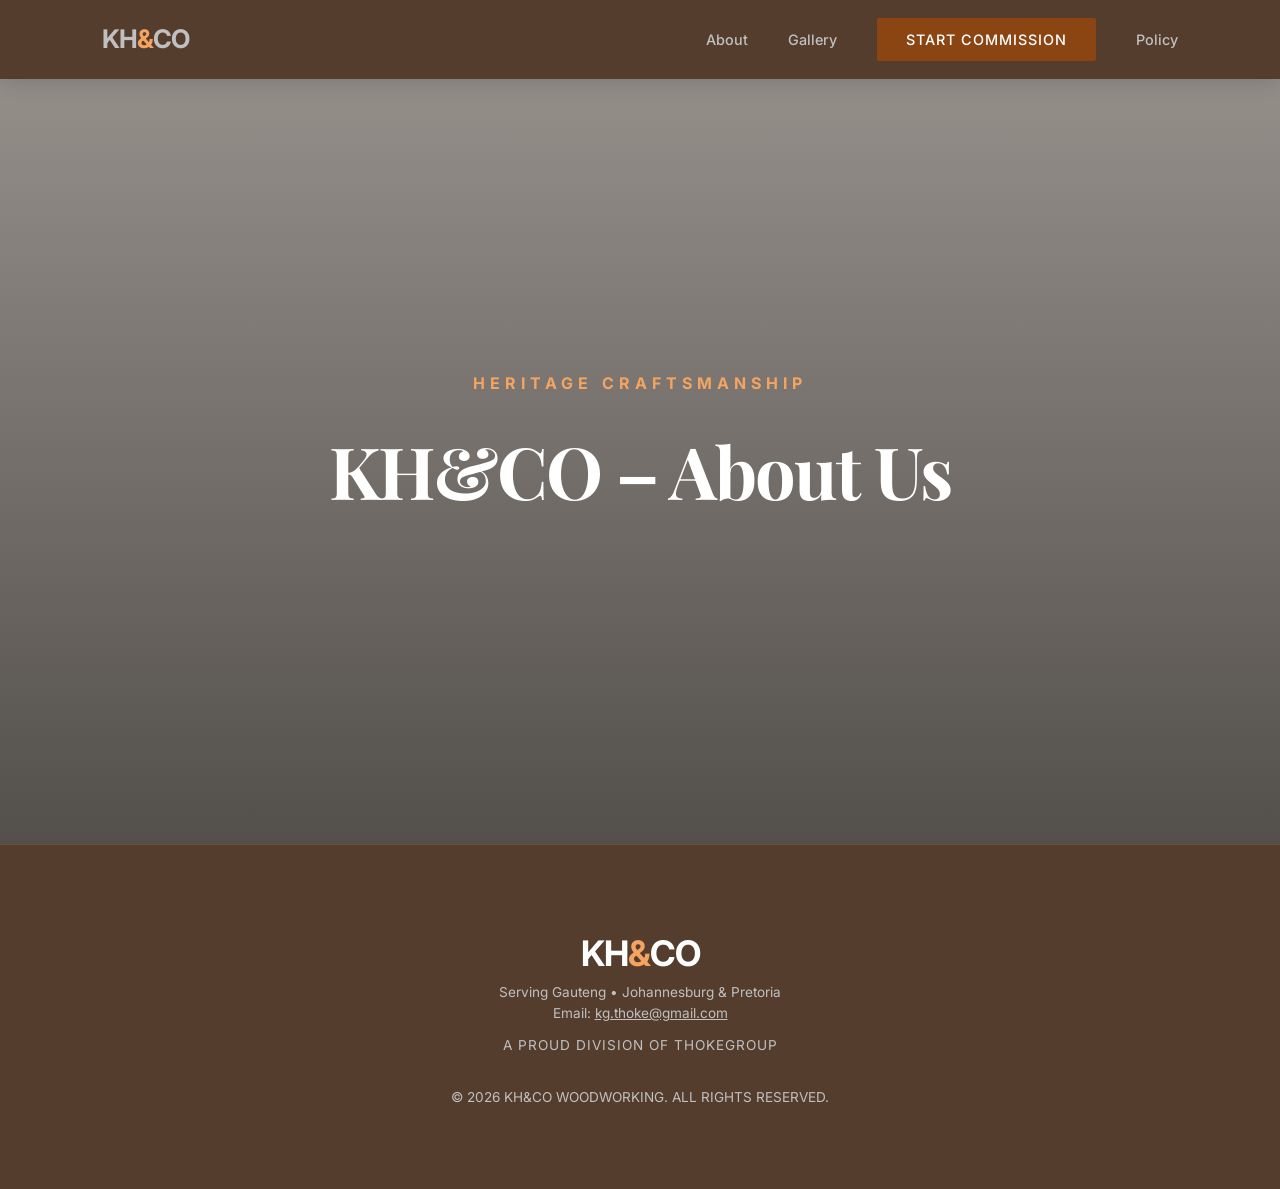
==== about.html @ e8594f6c "added other pages and footers to each" ====
<!doctype html>
<html lang="en">
  <head>
    <meta charset="UTF-8" />
    <meta name="viewport" content="width=device-width, initial-scale=1.0" />
    <meta name="description" content="KH&CO provides many years of mastery in bespoke carpentry, custom kitchen units, and commercial food carts. Expert craftsmanship for unique timber commissions.">

  <meta name="keywords" content="KH&CO, KH and Co, carpentry, custom furniture, bespoke kitchens, woodworking, food carts, carpentry South Africa">
  
  <meta property="og:title" content="KH&CO | Master Carpentry">
  <meta property="og:description" content="Many Years of Mastery. Bespoke timber solutions and custom commissions.">
  <meta property="og:image" content="https://kh-co-34gc.vercel.app/assets/ali-mkumbwa-PxlKOcj0a3Q-unsplash.jpg">


    <title>Kh&co | Master Carpentry & Custom Commissions</title>
    <link
      href="https://fonts.googleapis.com/css2?family=Playfair+Display:wght@700&family=Inter:wght@300;400;600&display=swap"
      rel="stylesheet"
    />
    <link rel="stylesheet" href="style.css">
  </head>

  <body>
    <nav>
      <div class="logo"><a href="index.html">KH<span>&</span>CO</a></div>
      <ul class="nav-links">
        <!-- <li><a href="#services">Services</a></li> -->
         <li><a href="about.html">About</a></li>
        <li><a href="gallery.html">Gallery</a></li>
        <!-- <li><a href="#about">Legacy</a></li> -->
        <li><a href="contact.html" class="btn-cta">Start Commission</a></li>
        <li><a href="policy.html">Policy</a></li>
      </ul>
    </nav>

    <header class="hero">
      <p class="tagline">Heritage Craftsmanship</p>
      <h1>KH&CO – About Us<br></h1>
      <!-- <h2>Master Carpentry & Woodworking Mastery.</h2>
      <p class="desc">
        Bringing many years of woodworking wisdom to your bespoke kitchen units,
        commercial food carts, and private furniture commissions.
      </p>
      <a
        href="#services"
        class="btn-cta"
        style="background: var(--white); color: var(--dark-wood) !important"
        >Explore Our Work</a
      > -->
    </header>

    <footer>
        <div style="margin-bottom: 30px">
          <div class="logo" style="font-size: 2.2rem">KH<span>&</span>CO</div>
          <p>
            Serving Gauteng • Johannesburg & Pretoria<br>
            Email: <a href="mailto:kg.thoke@gmail.com">kg.thoke@gmail.com</a>
          </p>
          <p style="margin-top: 10px; letter-spacing: 1px">
            A PROUD DIVISION OF THOKEGROUP
          </p>
        </div>
        <p>&copy; 2026 KH&CO WOODWORKING. ALL RIGHTS RESERVED.</p>
      </footer>
  </body>
  </html>
---- style.css ----
/* --- BRAND PALETTE INTEGRATION --- */
:root {
    --dark-wood: #543d2d;
    /* Dark Coffee */
    --white: #ffffff;
    /* Pure White */
    --silver: #c0c0c0;
    /* Industrial Silver */
    --light-oak: #f4a460;
    /* Sandy Brown */
    --deep-oak: #8b4513;
    /* Saddle Brown */
    --transition: all 0.4s cubic-bezier(0.165, 0.84, 0.44, 1);
}

html {
    scroll-behavior: smooth;
}

/* --- RESET & BASE --- */
* {
    margin: 0;
    padding: 0;
    box-sizing: border-box;
}

body {
    font-family: "Inter", sans-serif;
    background-color: var(--white);
    color: var(--dark-wood);
    line-height: 1.6;
}

h1,
h2,
h3 {
    font-family: "Playfair Display", serif;
}

/* --- NAVIGATION --- */
nav {
    display: flex;
    justify-content: space-between;
    align-items: center;
    padding: 1.2rem 8%;
    background-color: var(--dark-wood);
    position: sticky;
    top: 0;
    z-index: 1000;
    box-shadow: 0 4px 20px rgba(0, 0, 0, 0.15);
}

.logo {
    font-size: 1.6rem;
    font-weight: bold;
    color: var(--white);
    letter-spacing: -1px;
}

.logo span {
    color: var(--light-oak);
}

.logo a{
    text-decoration: none;
}

.nav-links {
    display: flex;
    gap: 2.5rem;
    align-items: center;
}

.nav-links a {
    color: var(--silver);
    font-size: 0.9rem;
    font-weight: 500;
    text-decoration: none;
}

.nav-links a:hover {
    color: var(--white);
}

.btn-cta {
    background-color: var(--deep-oak);
    color: var(--white) !important;
    padding: 0.8rem 1.8rem;
    border-radius: 2px;
    font-weight: 600;
    font-size: 0.75rem;
    text-transform: uppercase;
    letter-spacing: 1px;
    border: none;
    cursor: pointer;
    transition: var(--transition);
}

.btn-cta:hover {
    background-color: var(--light-oak);
    transform: translateY(-2px);
    color: var(--dark-wood) !important;
}

.btn-portfolio {
    background-color: var(--deep-oak);
    color: var(--white) !important;
    padding: 0.8rem, 1.8rem;
    border-radius: 2px;
    font-weight: 600;
    font-size: 0.75rem;
    text-transform: uppercase;
    letter-spacing: 1px;
    border: none;
    cursor: pointer;
    transition: var(--transition);
    width: 250px;
    height: 50px;
}

.btn-portfolio:hover{
    background-color: var(--light-oak);
    transform: translateY(-2px);
    color: var(--dark-wood)!important;
}
.btn-portfolio a{
    text-decoration: none;
    color: var(--white);
}

.portfolio-btn{
    display: flex;
    flex-direction: row;
    justify-content: center;
    align-items: center;
    padding-top: 50px;
}

/* --- HERO SECTION --- */
.hero {
    height: 85vh;
    display: flex;
    flex-direction: column;
    justify-content: center;
    align-items: center;
    text-align: center;
    background:
        linear-gradient(rgba(60, 50, 40, 0.55), rgba(40, 35, 30, 0.8)),
        url("assets/ali-mkumbwa-PxlKOcj0a3Q-unsplash.jpg");
    background-size: cover;
    background-position: center;
    color: var(--white);
    padding: 0 5%;
}

.hero p.tagline {
    color: var(--light-oak);
    text-transform: uppercase;
    font-weight: 700;
    letter-spacing: 5px;
    margin-bottom: 1rem;
}

.hero h1 {
    font-size: 4.5rem;
    margin-bottom: 1.5rem;
    letter-spacing: -2px;
}

.hero p.desc {
    max-width: 650px;
    font-size: 1.25rem;
    color: var(--silver);
    margin-bottom: 2.5rem;
}

/* --- SERVICES GRID --- */
.section-padding {
    padding: 7rem 8%;
}

.section-title {
    text-align: center;
    font-size: 3rem;
    margin-bottom: 4rem;
    position: relative;
}

.section-title::after {
    content: "";
    display: block;
    width: 50px;
    height: 3px;
    background: var(--deep-oak);
    margin: 20px auto;
}

.grid {
    display: grid;
    grid-template-columns: repeat(auto-fit, minmax(320px, 1fr));
    gap: 3rem;
}

.card {
    background-color: #deb887;
    border: 1px solid var(--silver);
    overflow: hidden;
    transition: var(--transition);
    border-radius: 15px;
}

.card:hover {
    transform: translateY(-12px);
    box-shadow: 0 20px 40px rgba(84, 61, 45, 0.1);
    border-color: var(--light-oak);
}

.card-image-render {
    width: 100%;
    height: 250px;
    object-fit: cover;
    display: block;
    border-bottom: 1px solid var(--silver);
}

.card-img {
    width: 100%;
    height: 250px;
    background-color: var(--silver);
    display: flex;
    align-items: center;
    justify-content: center;
    color: var(--dark-wood);
    font-weight: 600;
}

.card-content {
    padding: 2.5rem;
}

.card-content h3 {
    color: var(--dark-wood);
    margin-bottom: 0.8rem;
    font-size: 1.7rem;
}

.card-content p {
    color: #666;
    font-size: 1rem;
}

/* --- ABOUT SECTION (The Heritage Touch) --- */
.about {
    background-color: var(--dark-wood);
    color: var(--white);
    display: flex;
    flex-wrap: wrap;
    align-items: center;
    gap: 5rem;
    margin: 0;
    padding: 5rem;
}

.about h2 {
    color: var(--white);
    font-size: 3rem;
    margin-bottom: 2rem;
}

.about-text {
    flex: 1;
    min-width: 320px;
}

.about-img {
    flex: 1;
    min-width: 320px;
    height: 550px;
    background: url("assets/allan-lainez-2d0qB6Gz6ko-unsplash.jpg");
    background-size: cover;
    border: 1px solid var(--silver);
    box-shadow: 20px 20px 0px var(--deep-oak);
}

.stats {
    display: flex;
    gap: 4rem;
    margin-top: 3rem;
}

.stat-item h4 {
    font-size: 3.5rem;
    color: var(--light-oak);
    line-height: 1;
}

.stat-item p {
    font-size: 0.8rem;
    text-transform: uppercase;
    color: var(--silver);
    letter-spacing: 2px;
}

/* --- CONTACT SECTION --- */
.contact-section {
    background-color: #f8f8f8;
    border-top: 1px solid var(--silver);
}

.contact-container {
    max-width: 850px;
    margin: 0 auto;
    background: #deb887;
    padding: 5rem;
    border: 1px solid var(--silver);
    border-radius: 25px;
}

form {
    display: grid;
    grid-template-columns: 1fr 1fr;
    gap: 1.5rem;
}

.full-width {
    grid-column: span 2;
}

input,
select,
textarea {
    padding: 1.2rem;
    background: var(--white);
    border: 1px solid var(--silver);
    color: var(--dark-wood);
    font-family: inherit;
    border-radius: 15px;
}

input:focus,
select:focus,
textarea:focus {
    outline: none;
    border-color: var(--deep-oak);
}

button.submit {
    grid-column: span 2;
    background: var(--dark-wood);
    color: var(--white);
    border: none;
    padding: 1.3rem;
    cursor: pointer;
    font-weight: 700;
    text-transform: uppercase;
    letter-spacing: 2px;
    transition: var(--transition);
    border-radius: 10px;
}

button.submit:hover {
    background: var(--deep-oak);
}

footer {
    background-color: var(--dark-wood);
    text-align: center;
    padding: 5rem 2rem;
    color: var(--silver);
    font-size: 0.85rem;
    border-top: 1px solid #6b4f3a;
}

a {
    color: var(--silver);
}

/* Container for the checkbox to give it some padding and alignment */
.whatsapp-container {
    display: flex;
    align-items: center;
    padding: 0.5rem 0.8rem;
    margin-top: -0.5rem;
    /* Pulls it slightly closer to the phone field above it */
}

.checkbox-container {
    display: flex;
    align-items: center;
    cursor: pointer;
    gap: 12px;
    font-size: 0.9rem;
    color: var(--dark-wood);
}

/* Custom Checkbox Size */
.checkbox-container input[type="checkbox"] {
    width: 22px !important;
    height: 22px !important;
    accent-color: var(--deep-oak);
    /* Colors the checkbox to match your brand */
    cursor: pointer;
    margin: 0;
}

.checkbox-label {
    font-weight: 400;
    color: var(--dark-wood);
}

.phone-row {
    display: flex;
    align-items: center;
    gap: 15px;
    background: var(--white);
    padding: 5px;
    border-radius: 15px;
    border: 1px solid var(--silver);
}

.phone-row input {
    border: none !important;
    /* Removes double border */
    flex: 1;
}

.whatsapp-wrapper {
    white-space: nowrap;
    /* Keeps the text on one line */
    padding-right: 15px;
}

/* --- CLEANED RESPONSIVE DESIGN --- */
@media (max-width: 768px) {

    /* Navigation */
    .nav-links {
        display: none;
    }

    /* Hero Section */
    .hero h1 {
        font-size: 2.5rem;
    }

    /* About Section */
    .about {
        margin: 0;
        padding: 3rem 1.5rem;
    }

    .about-img {
        height: 350px;
        box-shadow: 10px 10px 0px var(--deep-oak);
    }

    /* Contact Form Container */
    .contact-container {
        padding: 2rem;
        width: 95%;
        margin: 0 auto;
    }

    /* Form Layout */
    form {
        grid-template-columns: 1fr !important;
        gap: 1rem;
    }

    /* Force all inputs to behave on small screens */
    .full-width,
    input,
    select,
    textarea,
    button.submit {
        grid-column: span 1 !important;
        width: 100% !important;
        font-size: 16px;
    }

    .whatsapp-container {
        margin-top: 0;
        padding: 0.5rem 0;
    }
}
/* --- GALLERY PAGE --- */

.gallery-filters {
    text-align: center;
    margin-bottom: 3rem;
}

.filter-btn {
    background: transparent;
    border: none;
    color: var(--dark-wood);
    font-weight: 600;
    text-transform: uppercase;
    letter-spacing: 1px;
    margin: 0 1rem;
    cursor: pointer;
    padding-bottom: 5px;
    position: relative;
    transition: var(--transition);
}

.filter-btn::after {
    content: "";
    position: absolute;
    bottom: 0;
    left: 0;
    width: 0%;
    height: 2px;
    background: var(--deep-oak);
    transition: var(--transition);
}

.filter-btn:hover::after,
.filter-btn.active::after {
    width: 100%;
}

/* Gallery Grid */
.gallery-grid {
    gap: 2rem;
}

.gallery-item {
    position: relative;
    overflow: hidden;
    border-radius: 15px;
    border: 1px solid var(--silver);
    transition: var(--transition);
}

.gallery-item img {
    width: 100%;
    height: 350px;
    object-fit: cover;
    display: block;
    transition: var(--transition);
}

.gallery-item:hover {
    transform: translateY(-10px);
    box-shadow: 0 20px 40px rgba(84, 61, 45, 0.15);
    border-color: var(--light-oak);
}

.gallery-item:hover img {
    transform: scale(1.05);
}

.gallery-overlay {
    position: absolute;
    inset: 0;
    background: linear-gradient(to top,
            rgba(84, 61, 45, 0.85),
            rgba(84, 61, 45, 0.2));
    display: flex;
    flex-direction: column;
    justify-content: flex-end;
    padding: 2rem;
    opacity: 0;
    transition: var(--transition);
}

.gallery-item:hover .gallery-overlay {
    opacity: 1;
}

.gallery-overlay h3 {
    color: var(--white);
    margin-bottom: 5px;
}

.gallery-overlay p {
    color: var(--light-oak);
    font-size: 0.85rem;
    text-transform: uppercase;
    letter-spacing: 1px;
}
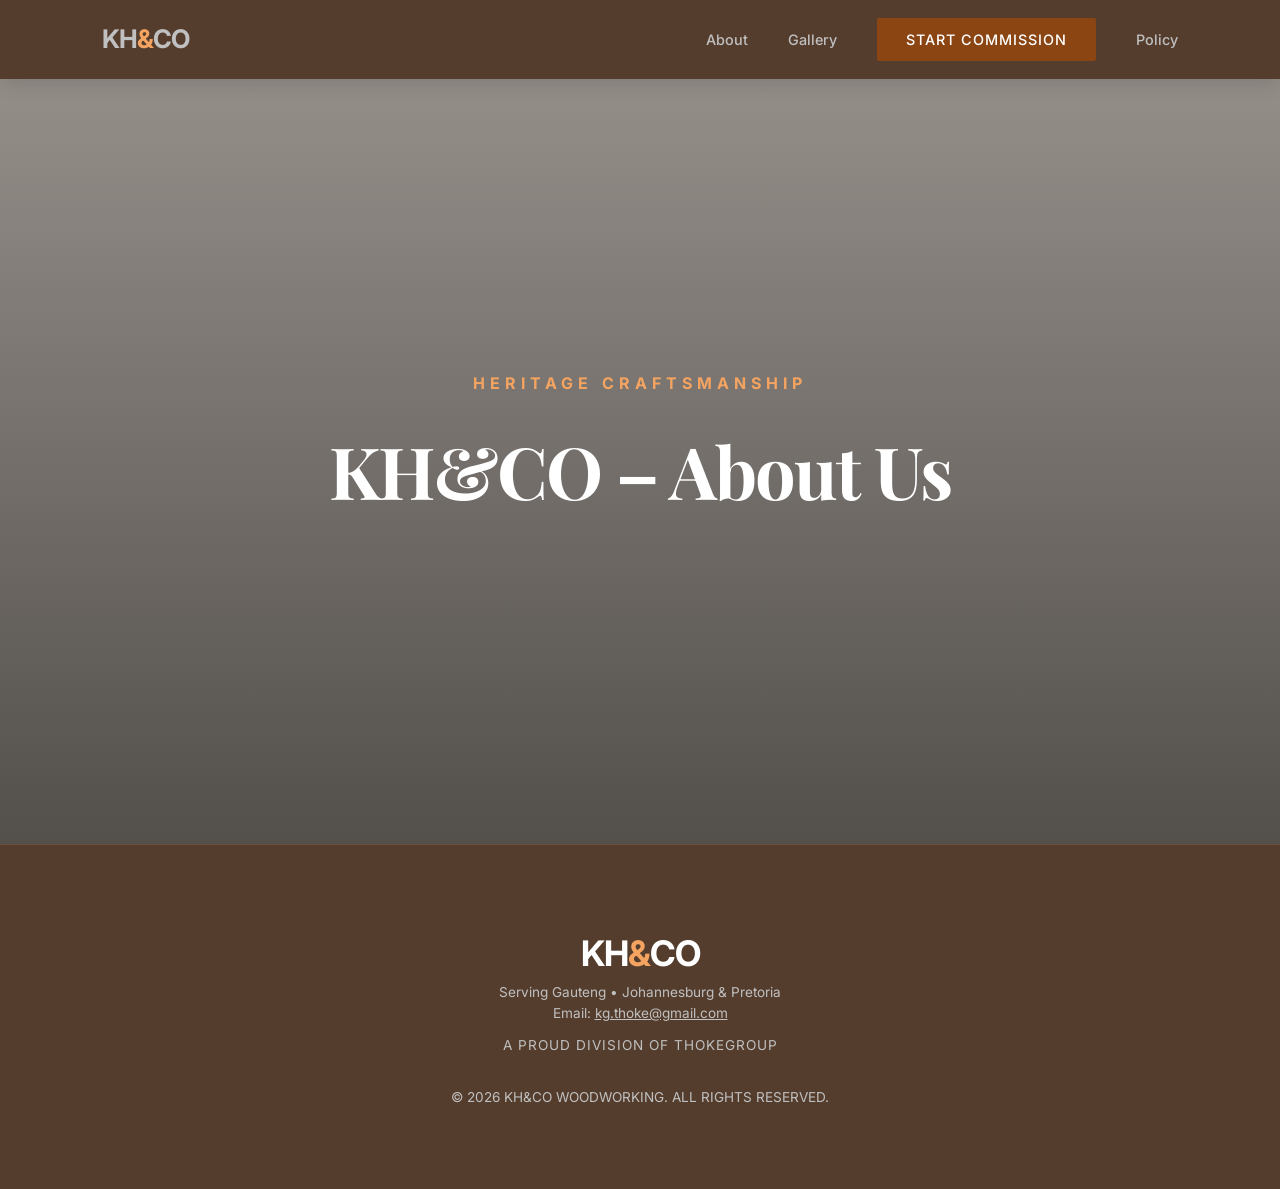
==== commit 7b845a88: "added new images for kitchen fixed navbar (made it responsive) made filter bar look slicker on mobil" ====
--- a/about.html
+++ b/about.html
@@ -21,13 +21,20 @@
   </head>
 
   <body>
-    <nav>
-      <div class="logo"><a href="index.html">KH<span>&</span>CO</a></div>
-      <ul class="nav-links">
-        <!-- <li><a href="#services">Services</a></li> -->
-         <li><a href="about.html">About</a></li>
+    <nav class="navbar">
+      <div class="logo">
+        <a href="index.html">KH<span>&</span>CO</a>
+      </div>
+
+      <button class="menu-toggle" id="menu-toggle">
+        <span></span>
+        <span></span>
+        <span></span>
+      </button>
+
+      <ul class="nav-links" id="nav-links">
+        <li><a href="about.html">About</a></li>
         <li><a href="gallery.html">Gallery</a></li>
-        <!-- <li><a href="#about">Legacy</a></li> -->
         <li><a href="contact.html" class="btn-cta">Start Commission</a></li>
         <li><a href="policy.html">Policy</a></li>
       </ul>
@@ -62,5 +69,22 @@
         </div>
         <p>&copy; 2026 KH&CO WOODWORKING. ALL RIGHTS RESERVED.</p>
       </footer>
+
+      <script>
+        const menuToggle = document.getElementById("menu-toggle");
+        const navLinks = document.getElementById("nav-links");
+        const navItems = navLinks.querySelectorAll("a");
+  
+        menuToggle.addEventListener("click", () => {
+          navLinks.classList.toggle("active");
+          menuToggle.classList.toggle("active");
+        });
+  
+        navItems.forEach((link) => {
+          link.addEventListener("click", () => {
+            navLinks.classList.remove("active");
+          });
+        });
+      </script>
   </body>
   </html>
--- a/style.css
+++ b/style.css
@@ -1,582 +1,679 @@
 /* --- BRAND PALETTE INTEGRATION --- */
 :root {
-    --dark-wood: #543d2d;
-    /* Dark Coffee */
-    --white: #ffffff;
-    /* Pure White */
-    --silver: #c0c0c0;
-    /* Industrial Silver */
-    --light-oak: #f4a460;
-    /* Sandy Brown */
-    --deep-oak: #8b4513;
-    /* Saddle Brown */
-    --transition: all 0.4s cubic-bezier(0.165, 0.84, 0.44, 1);
+  --dark-wood: #543d2d;
+  /* Dark Coffee */
+  --white: #ffffff;
+  /* Pure White */
+  --silver: #c0c0c0;
+  /* Industrial Silver */
+  --light-oak: #f4a460;
+  /* Sandy Brown */
+  --deep-oak: #8b4513;
+  /* Saddle Brown */
+  --transition: all 0.4s cubic-bezier(0.165, 0.84, 0.44, 1);
 }
 
 html {
-    scroll-behavior: smooth;
+  scroll-behavior: smooth;
 }
 
 /* --- RESET & BASE --- */
 * {
-    margin: 0;
-    padding: 0;
-    box-sizing: border-box;
+  margin: 0;
+  padding: 0;
+  box-sizing: border-box;
 }
 
 body {
-    font-family: "Inter", sans-serif;
-    background-color: var(--white);
-    color: var(--dark-wood);
-    line-height: 1.6;
+  font-family: "Inter", sans-serif;
+  background-color: var(--white);
+  color: var(--dark-wood);
+  line-height: 1.6;
 }
 
 h1,
 h2,
 h3 {
-    font-family: "Playfair Display", serif;
+  font-family: "Playfair Display", serif;
 }
 
 /* --- NAVIGATION --- */
-nav {
-    display: flex;
-    justify-content: space-between;
-    align-items: center;
-    padding: 1.2rem 8%;
-    background-color: var(--dark-wood);
-    position: sticky;
-    top: 0;
-    z-index: 1000;
-    box-shadow: 0 4px 20px rgba(0, 0, 0, 0.15);
+
+.navbar {
+  display: flex;
+  justify-content: space-between;
+  align-items: center;
+  padding: 1.2rem 8%;
+  background-color: var(--dark-wood);
+  position: sticky;
+  top: 0;
+  z-index: 1100;
+  box-shadow: 0 4px 20px rgba(0, 0, 0, 0.15);
+}
+
+.nav-links {
+  display: flex;
+  gap: 2.5rem;
+  list-style: none;
+  align-items: center;
+}
+
+.nav-links a {
+  color: var(--silver);
+  font-size: 0.9rem;
+  font-weight: 500;
+  text-decoration: none;
+}
+
+.nav-links a:hover {
+  color: var(--white);
+}
+
+/* =========================
+   HAMBURGER BUTTON
+========================= */
+.menu-toggle {
+  display: none;
+  flex-direction: column;
+  gap: 6px;
+  background: none;
+  border: none;
+  cursor: pointer;
+}
+
+.menu-toggle span {
+  width: 25px;
+  height: 2px;
+  background: var(--silver);
+  transition: 0.3s ease;
+}
+
+.menu-toggle.active span:nth-child(1) {
+  transform: rotate(45deg) translate(5px, 5px);
+}
+
+.menu-toggle.active span:nth-child(2) {
+  opacity: 0;
+}
+
+.menu-toggle.active span:nth-child(3) {
+  transform: rotate(-45deg) translate(6px, -6px);
 }
 
 .logo {
-    font-size: 1.6rem;
-    font-weight: bold;
-    color: var(--white);
-    letter-spacing: -1px;
+  font-size: 1.6rem;
+  font-weight: bold;
+  color: var(--white);
+  letter-spacing: -1px;
 }
 
 .logo span {
-    color: var(--light-oak);
-}
-
-.logo a{
-    text-decoration: none;
-}
-
-.nav-links {
-    display: flex;
-    gap: 2.5rem;
-    align-items: center;
-}
-
-.nav-links a {
-    color: var(--silver);
-    font-size: 0.9rem;
-    font-weight: 500;
-    text-decoration: none;
-}
-
-.nav-links a:hover {
-    color: var(--white);
+  color: var(--light-oak);
+}
+
+.logo a {
+  text-decoration: none;
 }
 
 .btn-cta {
-    background-color: var(--deep-oak);
-    color: var(--white) !important;
-    padding: 0.8rem 1.8rem;
-    border-radius: 2px;
-    font-weight: 600;
-    font-size: 0.75rem;
-    text-transform: uppercase;
-    letter-spacing: 1px;
-    border: none;
-    cursor: pointer;
-    transition: var(--transition);
+  background-color: var(--deep-oak);
+  color: var(--white) !important;
+  padding: 0.8rem 1.8rem;
+  border-radius: 2px;
+  font-weight: 600;
+  font-size: 0.75rem;
+  text-transform: uppercase;
+  letter-spacing: 1px;
+  border: none;
+  cursor: pointer;
+  transition: var(--transition);
 }
 
 .btn-cta:hover {
-    background-color: var(--light-oak);
-    transform: translateY(-2px);
-    color: var(--dark-wood) !important;
+  background-color: var(--light-oak);
+  transform: translateY(-2px);
+  color: var(--dark-wood) !important;
 }
 
 .btn-portfolio {
-    background-color: var(--deep-oak);
-    color: var(--white) !important;
-    padding: 0.8rem, 1.8rem;
-    border-radius: 2px;
-    font-weight: 600;
-    font-size: 0.75rem;
-    text-transform: uppercase;
-    letter-spacing: 1px;
-    border: none;
-    cursor: pointer;
-    transition: var(--transition);
-    width: 250px;
-    height: 50px;
-}
-
-.btn-portfolio:hover{
-    background-color: var(--light-oak);
-    transform: translateY(-2px);
-    color: var(--dark-wood)!important;
-}
-.btn-portfolio a{
-    text-decoration: none;
-    color: var(--white);
-}
-
-.portfolio-btn{
-    display: flex;
-    flex-direction: row;
-    justify-content: center;
-    align-items: center;
-    padding-top: 50px;
+  background-color: var(--deep-oak);
+  color: var(--white) !important;
+  padding: 0.8rem, 1.8rem;
+  border-radius: 2px;
+  font-weight: 600;
+  font-size: 0.75rem;
+  text-transform: uppercase;
+  letter-spacing: 1px;
+  border: none;
+  cursor: pointer;
+  transition: var(--transition);
+  width: 250px;
+  height: 50px;
+}
+
+.btn-portfolio:hover {
+  background-color: var(--light-oak);
+  transform: translateY(-2px);
+  color: var(--dark-wood) !important;
+}
+
+.btn-portfolio a {
+  text-decoration: none;
+  color: var(--white);
+}
+
+.portfolio-btn {
+  display: flex;
+  flex-direction: row;
+  justify-content: center;
+  align-items: center;
+  padding-top: 50px;
 }
 
 /* --- HERO SECTION --- */
 .hero {
-    height: 85vh;
-    display: flex;
-    flex-direction: column;
-    justify-content: center;
-    align-items: center;
-    text-align: center;
-    background:
-        linear-gradient(rgba(60, 50, 40, 0.55), rgba(40, 35, 30, 0.8)),
-        url("assets/ali-mkumbwa-PxlKOcj0a3Q-unsplash.jpg");
-    background-size: cover;
-    background-position: center;
-    color: var(--white);
-    padding: 0 5%;
+  height: 85vh;
+  display: flex;
+  flex-direction: column;
+  justify-content: center;
+  align-items: center;
+  text-align: center;
+  background:
+    linear-gradient(rgba(60, 50, 40, 0.55), rgba(40, 35, 30, 0.8)),
+    url("assets/ali-mkumbwa-PxlKOcj0a3Q-unsplash.jpg");
+  background-size: cover;
+  background-position: center;
+  color: var(--white);
+  padding: 0 5%;
 }
 
 .hero p.tagline {
-    color: var(--light-oak);
-    text-transform: uppercase;
-    font-weight: 700;
-    letter-spacing: 5px;
-    margin-bottom: 1rem;
+  color: var(--light-oak);
+  text-transform: uppercase;
+  font-weight: 700;
+  letter-spacing: 5px;
+  margin-bottom: 1rem;
 }
 
 .hero h1 {
-    font-size: 4.5rem;
-    margin-bottom: 1.5rem;
-    letter-spacing: -2px;
+  font-size: 4.5rem;
+  margin-bottom: 1.5rem;
+  letter-spacing: -2px;
 }
 
 .hero p.desc {
-    max-width: 650px;
-    font-size: 1.25rem;
-    color: var(--silver);
-    margin-bottom: 2.5rem;
+  max-width: 650px;
+  font-size: 1.25rem;
+  color: var(--silver);
+  margin-bottom: 2.5rem;
 }
 
 /* --- SERVICES GRID --- */
 .section-padding {
-    padding: 7rem 8%;
+  padding: 7rem 8%;
 }
 
 .section-title {
-    text-align: center;
-    font-size: 3rem;
-    margin-bottom: 4rem;
-    position: relative;
+  text-align: center;
+  font-size: 3rem;
+  margin-bottom: 4rem;
+  position: relative;
 }
 
 .section-title::after {
-    content: "";
-    display: block;
-    width: 50px;
-    height: 3px;
-    background: var(--deep-oak);
-    margin: 20px auto;
+  content: "";
+  display: block;
+  width: 50px;
+  height: 3px;
+  background: var(--deep-oak);
+  margin: 20px auto;
 }
 
 .grid {
-    display: grid;
-    grid-template-columns: repeat(auto-fit, minmax(320px, 1fr));
-    gap: 3rem;
+  display: grid;
+  grid-template-columns: repeat(auto-fit, minmax(320px, 1fr));
+  gap: 3rem;
 }
 
 .card {
-    background-color: #deb887;
-    border: 1px solid var(--silver);
-    overflow: hidden;
-    transition: var(--transition);
-    border-radius: 15px;
+  background-color: #deb887;
+  border: 1px solid var(--silver);
+  overflow: hidden;
+  transition: var(--transition);
+  border-radius: 15px;
 }
 
 .card:hover {
-    transform: translateY(-12px);
-    box-shadow: 0 20px 40px rgba(84, 61, 45, 0.1);
-    border-color: var(--light-oak);
+  transform: translateY(-12px);
+  box-shadow: 0 20px 40px rgba(84, 61, 45, 0.1);
+  border-color: var(--light-oak);
 }
 
 .card-image-render {
-    width: 100%;
-    height: 250px;
-    object-fit: cover;
-    display: block;
-    border-bottom: 1px solid var(--silver);
+  width: 100%;
+  height: 250px;
+  object-fit: cover;
+  display: block;
+  border-bottom: 1px solid var(--silver);
 }
 
 .card-img {
-    width: 100%;
-    height: 250px;
-    background-color: var(--silver);
-    display: flex;
-    align-items: center;
-    justify-content: center;
-    color: var(--dark-wood);
-    font-weight: 600;
+  width: 100%;
+  height: 250px;
+  background-color: var(--silver);
+  display: flex;
+  align-items: center;
+  justify-content: center;
+  color: var(--dark-wood);
+  font-weight: 600;
 }
 
 .card-content {
-    padding: 2.5rem;
+  padding: 2.5rem;
 }
 
 .card-content h3 {
-    color: var(--dark-wood);
-    margin-bottom: 0.8rem;
-    font-size: 1.7rem;
+  color: var(--dark-wood);
+  margin-bottom: 0.8rem;
+  font-size: 1.7rem;
 }
 
 .card-content p {
-    color: #666;
-    font-size: 1rem;
+  color: #666;
+  font-size: 1rem;
 }
 
 /* --- ABOUT SECTION (The Heritage Touch) --- */
 .about {
-    background-color: var(--dark-wood);
-    color: var(--white);
-    display: flex;
-    flex-wrap: wrap;
-    align-items: center;
-    gap: 5rem;
-    margin: 0;
-    padding: 5rem;
+  background-color: var(--dark-wood);
+  color: var(--white);
+  display: flex;
+  flex-wrap: wrap;
+  align-items: center;
+  gap: 5rem;
+  margin: 0;
+  padding: 5rem;
 }
 
 .about h2 {
-    color: var(--white);
-    font-size: 3rem;
-    margin-bottom: 2rem;
+  color: var(--white);
+  font-size: 3rem;
+  margin-bottom: 2rem;
 }
 
 .about-text {
-    flex: 1;
-    min-width: 320px;
+  flex: 1;
+  min-width: 320px;
 }
 
 .about-img {
-    flex: 1;
-    min-width: 320px;
-    height: 550px;
-    background: url("assets/allan-lainez-2d0qB6Gz6ko-unsplash.jpg");
-    background-size: cover;
-    border: 1px solid var(--silver);
-    box-shadow: 20px 20px 0px var(--deep-oak);
+  flex: 1;
+  min-width: 320px;
+  height: 550px;
+  background: url("assets/allan-lainez-2d0qB6Gz6ko-unsplash.jpg");
+  background-size: cover;
+  border: 1px solid var(--silver);
+  box-shadow: 20px 20px 0px var(--deep-oak);
 }
 
 .stats {
-    display: flex;
-    gap: 4rem;
-    margin-top: 3rem;
+  display: flex;
+  gap: 4rem;
+  margin-top: 3rem;
 }
 
 .stat-item h4 {
-    font-size: 3.5rem;
-    color: var(--light-oak);
-    line-height: 1;
+  font-size: 3.5rem;
+  color: var(--light-oak);
+  line-height: 1;
 }
 
 .stat-item p {
-    font-size: 0.8rem;
-    text-transform: uppercase;
-    color: var(--silver);
-    letter-spacing: 2px;
+  font-size: 0.8rem;
+  text-transform: uppercase;
+  color: var(--silver);
+  letter-spacing: 2px;
 }
 
 /* --- CONTACT SECTION --- */
 .contact-section {
-    background-color: #f8f8f8;
-    border-top: 1px solid var(--silver);
+  background-color: #f8f8f8;
+  border-top: 1px solid var(--silver);
 }
 
 .contact-container {
-    max-width: 850px;
-    margin: 0 auto;
-    background: #deb887;
-    padding: 5rem;
-    border: 1px solid var(--silver);
-    border-radius: 25px;
+  max-width: 850px;
+  margin: 0 auto;
+  background: #deb887;
+  padding: 5rem;
+  border: 1px solid var(--silver);
+  border-radius: 25px;
 }
 
 form {
-    display: grid;
-    grid-template-columns: 1fr 1fr;
-    gap: 1.5rem;
+  display: grid;
+  grid-template-columns: 1fr 1fr;
+  gap: 1.5rem;
 }
 
 .full-width {
-    grid-column: span 2;
+  grid-column: span 2;
 }
 
 input,
 select,
 textarea {
-    padding: 1.2rem;
-    background: var(--white);
-    border: 1px solid var(--silver);
-    color: var(--dark-wood);
-    font-family: inherit;
-    border-radius: 15px;
+  padding: 1.2rem;
+  background: var(--white);
+  border: 1px solid var(--silver);
+  color: var(--dark-wood);
+  font-family: inherit;
+  border-radius: 15px;
 }
 
 input:focus,
 select:focus,
 textarea:focus {
-    outline: none;
-    border-color: var(--deep-oak);
+  outline: none;
+  border-color: var(--deep-oak);
 }
 
 button.submit {
-    grid-column: span 2;
-    background: var(--dark-wood);
-    color: var(--white);
-    border: none;
-    padding: 1.3rem;
-    cursor: pointer;
-    font-weight: 700;
-    text-transform: uppercase;
-    letter-spacing: 2px;
-    transition: var(--transition);
-    border-radius: 10px;
+  grid-column: span 2;
+  background: var(--dark-wood);
+  color: var(--white);
+  border: none;
+  padding: 1.3rem;
+  cursor: pointer;
+  font-weight: 700;
+  text-transform: uppercase;
+  letter-spacing: 2px;
+  transition: var(--transition);
+  border-radius: 10px;
 }
 
 button.submit:hover {
-    background: var(--deep-oak);
+  background: var(--deep-oak);
 }
 
 footer {
-    background-color: var(--dark-wood);
-    text-align: center;
-    padding: 5rem 2rem;
-    color: var(--silver);
-    font-size: 0.85rem;
-    border-top: 1px solid #6b4f3a;
+  background-color: var(--dark-wood);
+  text-align: center;
+  padding: 5rem 2rem;
+  color: var(--silver);
+  font-size: 0.85rem;
+  border-top: 1px solid #6b4f3a;
 }
 
 a {
-    color: var(--silver);
+  color: var(--silver);
 }
 
 /* Container for the checkbox to give it some padding and alignment */
 .whatsapp-container {
-    display: flex;
-    align-items: center;
-    padding: 0.5rem 0.8rem;
-    margin-top: -0.5rem;
-    /* Pulls it slightly closer to the phone field above it */
+  display: flex;
+  align-items: center;
+  padding: 0.5rem 0.8rem;
+  margin-top: -0.5rem;
+  /* Pulls it slightly closer to the phone field above it */
 }
 
 .checkbox-container {
-    display: flex;
-    align-items: center;
-    cursor: pointer;
-    gap: 12px;
-    font-size: 0.9rem;
-    color: var(--dark-wood);
+  display: flex;
+  align-items: center;
+  cursor: pointer;
+  gap: 12px;
+  font-size: 0.9rem;
+  color: var(--dark-wood);
 }
 
 /* Custom Checkbox Size */
 .checkbox-container input[type="checkbox"] {
-    width: 22px !important;
-    height: 22px !important;
-    accent-color: var(--deep-oak);
-    /* Colors the checkbox to match your brand */
-    cursor: pointer;
-    margin: 0;
+  width: 22px !important;
+  height: 22px !important;
+  accent-color: var(--deep-oak);
+  /* Colors the checkbox to match your brand */
+  cursor: pointer;
+  margin: 0;
 }
 
 .checkbox-label {
-    font-weight: 400;
-    color: var(--dark-wood);
+  font-weight: 400;
+  color: var(--dark-wood);
 }
 
 .phone-row {
-    display: flex;
-    align-items: center;
-    gap: 15px;
-    background: var(--white);
-    padding: 5px;
-    border-radius: 15px;
-    border: 1px solid var(--silver);
+  display: flex;
+  align-items: center;
+  gap: 15px;
+  background: var(--white);
+  padding: 5px;
+  border-radius: 15px;
+  border: 1px solid var(--silver);
 }
 
 .phone-row input {
-    border: none !important;
-    /* Removes double border */
-    flex: 1;
+  border: none !important;
+  /* Removes double border */
+  flex: 1;
 }
 
 .whatsapp-wrapper {
-    white-space: nowrap;
-    /* Keeps the text on one line */
-    padding-right: 15px;
-}
-
-/* --- CLEANED RESPONSIVE DESIGN --- */
-@media (max-width: 768px) {
-
-    /* Navigation */
-    .nav-links {
-        display: none;
-    }
-
-    /* Hero Section */
-    .hero h1 {
-        font-size: 2.5rem;
-    }
-
-    /* About Section */
-    .about {
-        margin: 0;
-        padding: 3rem 1.5rem;
-    }
-
-    .about-img {
-        height: 350px;
-        box-shadow: 10px 10px 0px var(--deep-oak);
-    }
-
-    /* Contact Form Container */
-    .contact-container {
-        padding: 2rem;
-        width: 95%;
-        margin: 0 auto;
-    }
-
-    /* Form Layout */
-    form {
-        grid-template-columns: 1fr !important;
-        gap: 1rem;
-    }
-
-    /* Force all inputs to behave on small screens */
-    .full-width,
-    input,
-    select,
-    textarea,
-    button.submit {
-        grid-column: span 1 !important;
-        width: 100% !important;
-        font-size: 16px;
-    }
-
-    .whatsapp-container {
-        margin-top: 0;
-        padding: 0.5rem 0;
-    }
-}
+  white-space: nowrap;
+  /* Keeps the text on one line */
+  padding-right: 15px;
+}
+
 /* --- GALLERY PAGE --- */
 
 .gallery-filters {
-    text-align: center;
-    margin-bottom: 3rem;
+  text-align: center;
+  margin-bottom: 3rem;
 }
 
 .filter-btn {
-    background: transparent;
-    border: none;
-    color: var(--dark-wood);
-    font-weight: 600;
-    text-transform: uppercase;
-    letter-spacing: 1px;
-    margin: 0 1rem;
-    cursor: pointer;
-    padding-bottom: 5px;
-    position: relative;
-    transition: var(--transition);
+  background: transparent;
+  border: none;
+  color: var(--dark-wood);
+  font-weight: 600;
+  text-transform: uppercase;
+  letter-spacing: 1px;
+  margin: 0 1rem;
+  cursor: pointer;
+  padding-bottom: 5px;
+  position: relative;
+  transition: var(--transition);
 }
 
 .filter-btn::after {
-    content: "";
-    position: absolute;
-    bottom: 0;
-    left: 0;
-    width: 0%;
-    height: 2px;
-    background: var(--deep-oak);
-    transition: var(--transition);
+  content: "";
+  position: absolute;
+  bottom: 0;
+  left: 0;
+  width: 0%;
+  height: 2px;
+  background: var(--deep-oak);
+  transition: var(--transition);
 }
 
 .filter-btn:hover::after,
 .filter-btn.active::after {
-    width: 100%;
+  width: 100%;
 }
 
 /* Gallery Grid */
 .gallery-grid {
-    gap: 2rem;
+  gap: 2rem;
 }
 
 .gallery-item {
+  position: relative;
+  overflow: hidden;
+  border-radius: 15px;
+  border: 1px solid var(--silver);
+  transition: var(--transition);
+  width: 400px;
+}
+
+.gallery-item img {
+  width: 100%;
+  height: 350px;
+  object-fit: cover;
+  display: block;
+  transition: var(--transition);
+}
+
+.gallery-item:hover {
+  transform: translateY(-10px);
+  box-shadow: 0 20px 40px rgba(84, 61, 45, 0.15);
+  border-color: var(--light-oak);
+}
+
+.gallery-item:hover img {
+  transform: scale(1.05);
+}
+
+.gallery-overlay {
+  position: absolute;
+  inset: 0;
+  background: linear-gradient(
+    to top,
+    rgba(84, 61, 45, 0.85),
+    rgba(84, 61, 45, 0.2)
+  );
+  display: flex;
+  flex-direction: column;
+  justify-content: flex-end;
+  padding: 2rem;
+  opacity: 0;
+  transition: var(--transition);
+}
+
+.gallery-item:hover .gallery-overlay {
+  opacity: 1;
+}
+
+.gallery-overlay h3 {
+  color: var(--white);
+  margin-bottom: 5px;
+}
+
+.gallery-overlay p {
+  color: var(--light-oak);
+  font-size: 0.85rem;
+  text-transform: uppercase;
+  letter-spacing: 1px;
+}
+
+/*==============================================Media Query=======================================================*/
+@media (max-width: 768px) {
+  /* Navigation */
+  .navbar {
+    padding: 20px;
+  }
+
+  .menu-toggle {
+    display: flex;
+  }
+
+  .nav-links {
+    position: absolute;
+    top: 100%;
+    right: 0;
+    width: 100%;
+    background: var(--dark-wood);
+    flex-direction: column;
+    align-items: center;
+    padding: 30px 0;
+    gap: 20px;
+
+    transform: translateY(-20px);
+    opacity: 0;
+    pointer-events: none;
+    transition: 0.3s ease;
+
+    z-index: 999;
+  }
+
+  .nav-links.active {
+    transform: translateY(0);
+    opacity: 1;
+    pointer-events: auto;
+  }
+
+  .hero h1 {
+    font-size: 2.5rem;
+  }
+  .hero {
+    height: 100vh;
+  }
+
+  .about {
+    margin: 0;
+    padding: 3rem 1.5rem;
+  }
+
+  .about-img {
+    height: 350px;
+    box-shadow: 10px 10px 0px var(--deep-oak);
+  }
+
+  .contact-container {
+    padding: 2rem;
+    width: 95%;
+    margin: 0 auto;
+  }
+
+  form {
+    grid-template-columns: 1fr !important;
+    gap: 1rem;
+  }
+
+  .full-width,
+  input,
+  select,
+  textarea,
+  button.submit {
+    grid-column: span 1 !important;
+    width: 100% !important;
+    font-size: 16px;
+  }
+
+  .whatsapp-container {
+    margin-top: 0;
+    padding: 0.5rem 0;
+  }
+
+  .gallery-filters {
+    display: flex;
+    flex-wrap: nowrap;
+    overflow-x: auto;
+    justify-content: flex-start;
+    padding: 10px 20px;
+    gap: 10px;
+
+    scrollbar-width: none;
+    -ms-overflow-style: none;
+  }
+
+  .gallery-filters::-webkit-scrollbar {
+    display: none;
+  }
+
+  .filter-btn {
+    flex: 0 0 auto;
+    white-space: nowrap;
+    margin: 0;
+    font-size: 0.85rem;
+  }
+
+  .filter-wrapper {
     position: relative;
-    overflow: hidden;
-    border-radius: 15px;
-    border: 1px solid var(--silver);
-    transition: var(--transition);
-}
-
-.gallery-item img {
-    width: 100%;
-    height: 350px;
-    object-fit: cover;
-    display: block;
-    transition: var(--transition);
-}
-
-.gallery-item:hover {
-    transform: translateY(-10px);
-    box-shadow: 0 20px 40px rgba(84, 61, 45, 0.15);
-    border-color: var(--light-oak);
-}
-
-.gallery-item:hover img {
-    transform: scale(1.05);
-}
-
-.gallery-overlay {
-    position: absolute;
-    inset: 0;
-    background: linear-gradient(to top,
-            rgba(84, 61, 45, 0.85),
-            rgba(84, 61, 45, 0.2));
-    display: flex;
-    flex-direction: column;
-    justify-content: flex-end;
-    padding: 2rem;
-    opacity: 0;
-    transition: var(--transition);
-}
-
-.gallery-item:hover .gallery-overlay {
-    opacity: 1;
-}
-
-.gallery-overlay h3 {
-    color: var(--white);
-    margin-bottom: 5px;
-}
-
-.gallery-overlay p {
-    color: var(--light-oak);
-    font-size: 0.85rem;
-    text-transform: uppercase;
-    letter-spacing: 1px;
-}+    -webkit-mask-image: linear-gradient(to right, black 85%, transparent 100%);
+    mask-image: linear-gradient(to right, black 85%, transparent 100%);
+  }
+
+  .gallery-item {
+    width: 300px;
+  }
+}
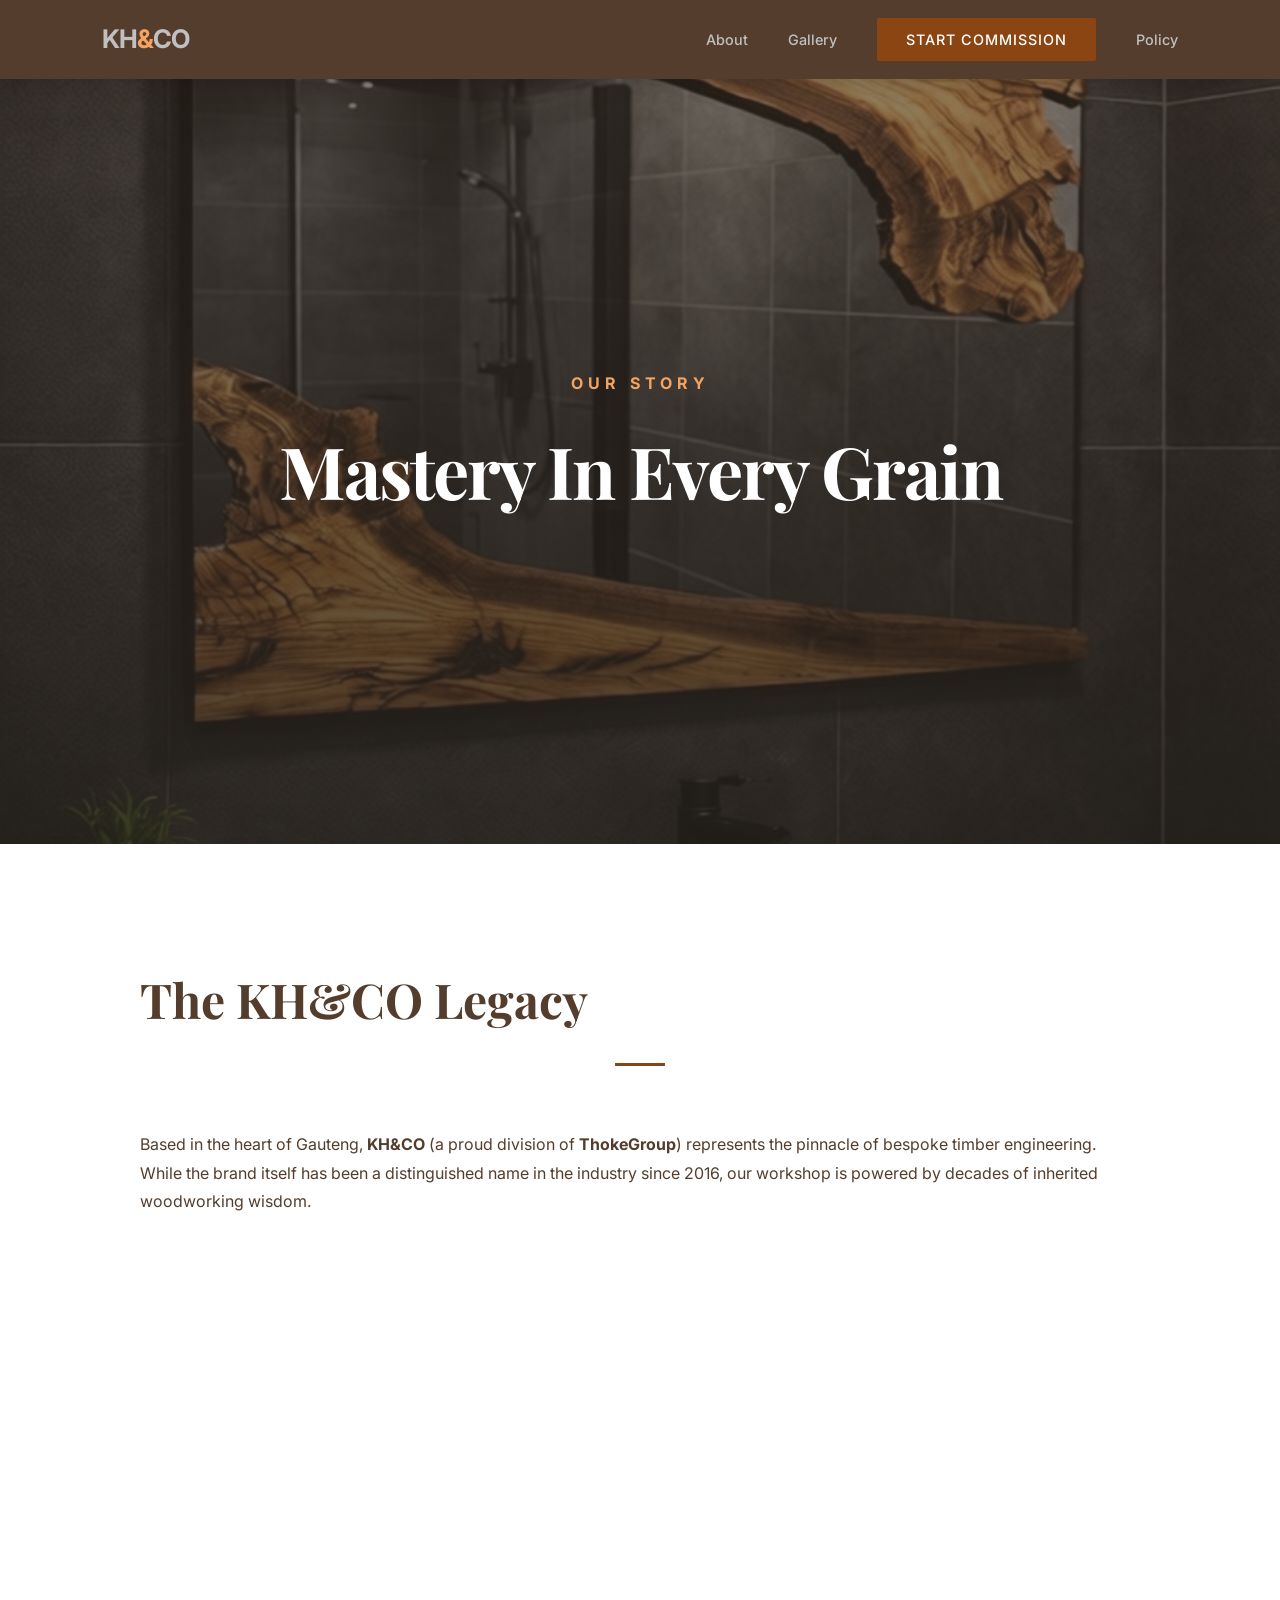
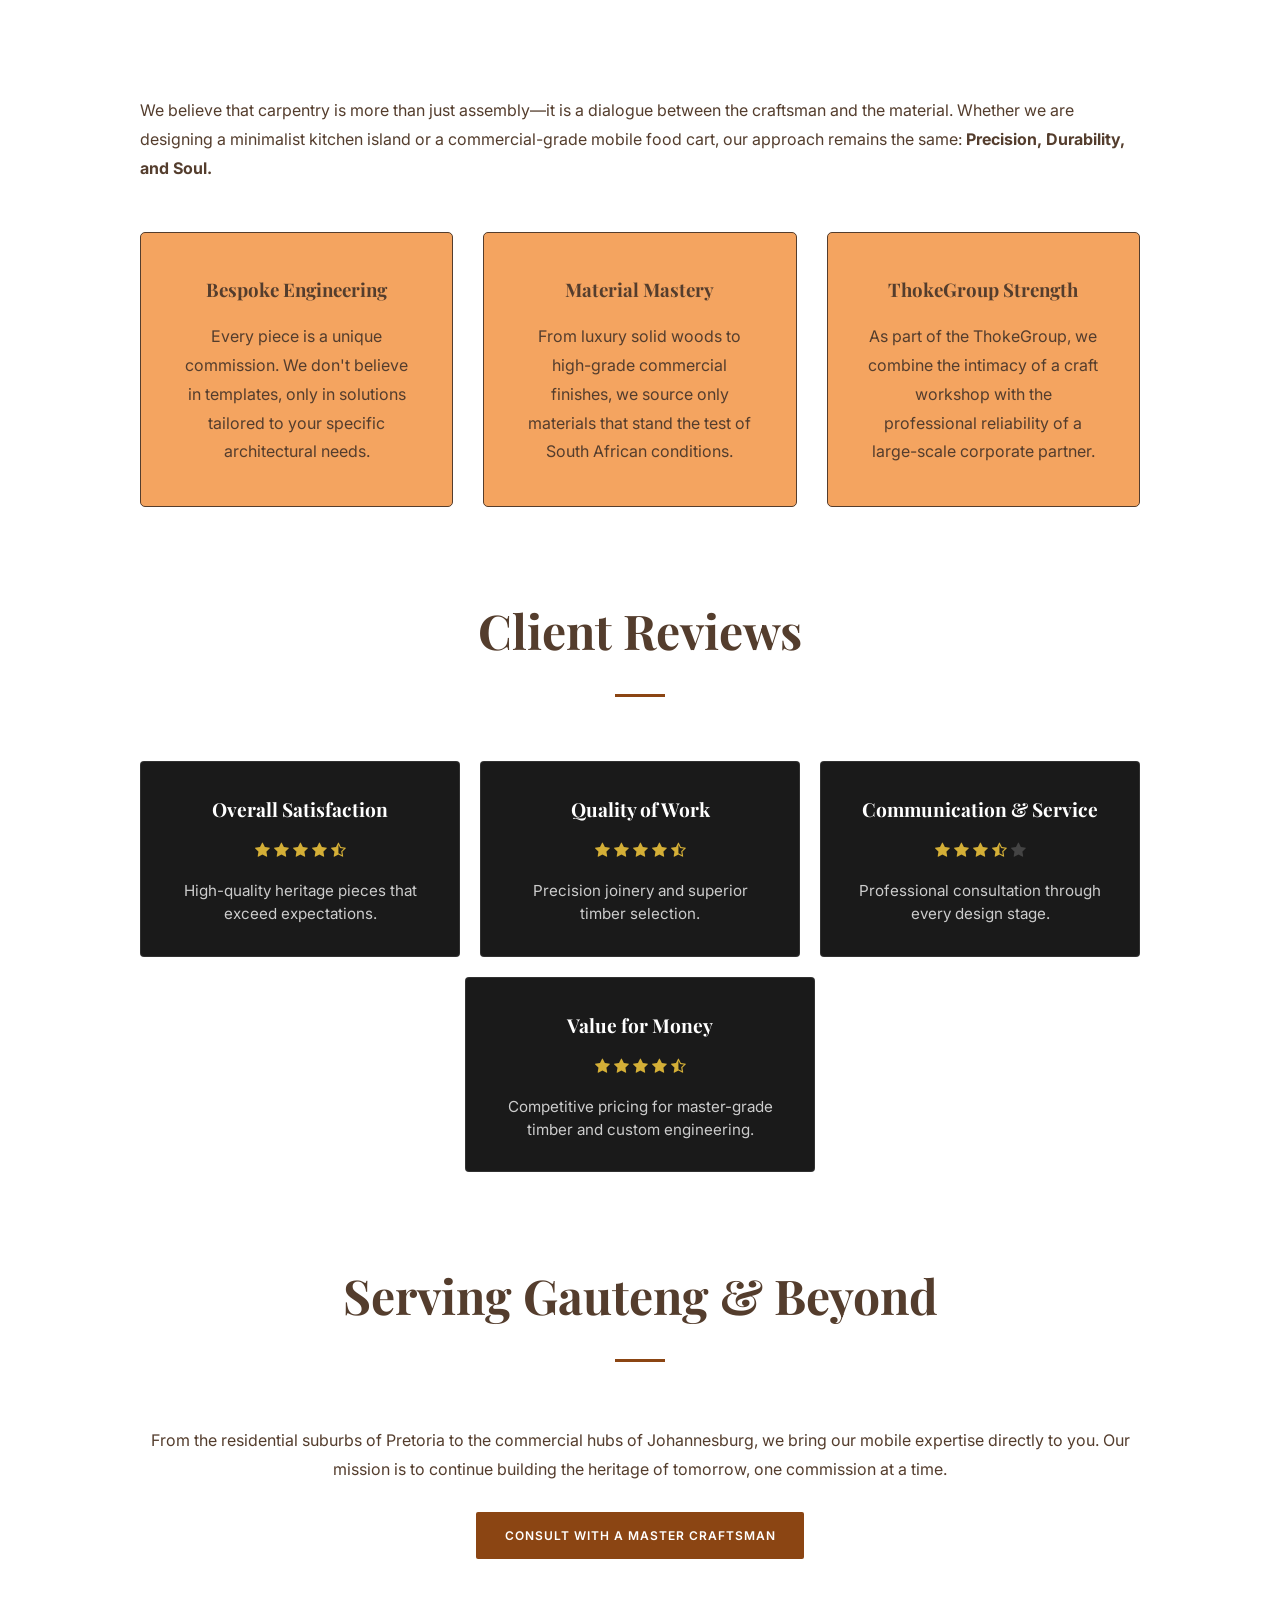
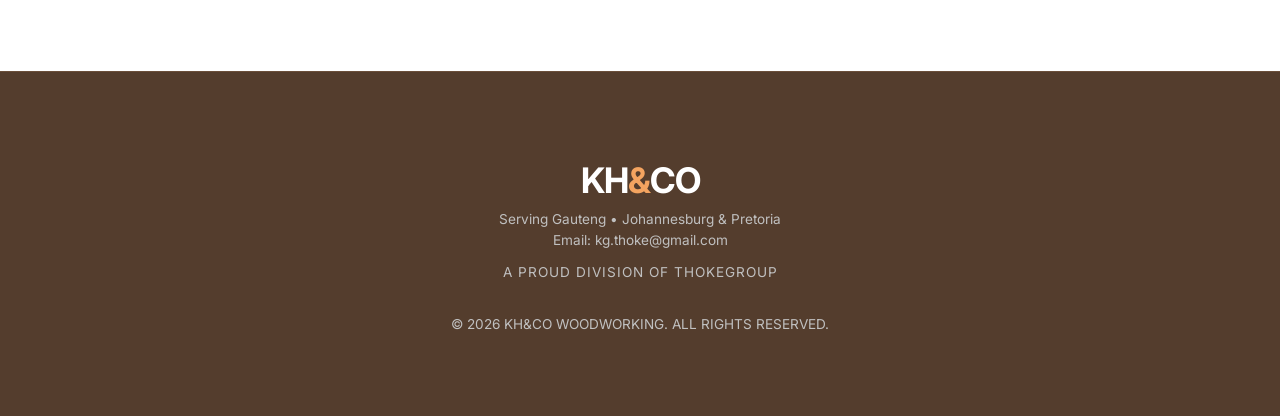
==== commit 9cd2ceba: "Finished about page with reviews" ====
--- a/about.html
+++ b/about.html
@@ -3,23 +3,111 @@
   <head>
     <meta charset="UTF-8" />
     <meta name="viewport" content="width=device-width, initial-scale=1.0" />
-    <meta name="description" content="KH&CO provides many years of mastery in bespoke carpentry, custom kitchen units, and commercial food carts. Expert craftsmanship for unique timber commissions.">
-
-  <meta name="keywords" content="KH&CO, KH and Co, carpentry, custom furniture, bespoke kitchens, woodworking, food carts, carpentry South Africa">
-  
-  <meta property="og:title" content="KH&CO | Master Carpentry">
-  <meta property="og:description" content="Many Years of Mastery. Bespoke timber solutions and custom commissions.">
-  <meta property="og:image" content="https://kh-co-34gc.vercel.app/assets/ali-mkumbwa-PxlKOcj0a3Q-unsplash.jpg">
-
-
-    <title>Kh&co | Master Carpentry & Custom Commissions</title>
+    <meta
+      name="description"
+      content="Learn about KH&CO's heritage of master carpentry, our partnership with ThokeGroup, and our commitment to bespoke timber craftsmanship in Gauteng."
+    />
+    <title>About Us | KH&CO Master Carpentry</title>
     <link
       href="https://fonts.googleapis.com/css2?family=Playfair+Display:wght@700&family=Inter:wght@300;400;600&display=swap"
       rel="stylesheet"
     />
-    <link rel="stylesheet" href="style.css">
+    <link
+      rel="stylesheet"
+      href="https://cdnjs.cloudflare.com/ajax/libs/font-awesome/4.7.0/css/font-awesome.min.css"
+    />
+    <link rel="stylesheet" href="style.css" />
+    <style>
+      .content-section {
+        max-width: 1000px;
+        margin: 0 auto;
+        line-height: 1.8;
+      }
+      .values-grid {
+        display: grid;
+        grid-template-columns: repeat(auto-fit, minmax(250px, 1fr));
+        gap: 30px;
+        margin-top: 50px;
+      }
+      .value-card {
+        background: var(--light-oak);
+        padding: 40px;
+        border: 1px solid var(--dark-wood);
+        border-radius: 5px;
+        text-align: center;
+      }
+      .value-card h3 {
+        font-family: "Playfair Display", serif;
+        margin-bottom: 15px;
+        color: var(
+          --dark-wood
+        ); /* Assuming a gold/accent color from your palette */
+      }
+      .heritage-image {
+        width: 100%;
+        height: 400px;
+        background: url("assets/ali-mkumbwa-PxlKOcj0a3Q-unsplash.jpg") no-repeat
+          center center;
+        background-size: cover;
+        margin: 40px 0;
+        border-radius: 4px;
+      }
+
+      a,
+      a:hover {
+        text-decoration: none;
+      }
+
+      .reviews-container {
+    display: flex;
+    flex-wrap: wrap;
+    justify-content: center;
+    gap: 20px;
+    margin-top: 30px;
+  }
+
+  .card-review {
+    flex: 1;
+    min-width: 280px;
+    max-width: 350px;
+    padding: 30px;
+    background: #1a1a1a; /* Matches your About page cards */
+    border: 1px solid rgba(255, 255, 255, 0.1);
+    border-radius: 4px;
+    transition: transform 0.3s ease;
+  }
+
+  .card-review:hover {
+    transform: translateY(-5px);
+  }
+
+  .card-review h3 {
+    font-size: 1.2rem;
+    font-family: 'Playfair Display', serif;
+    margin-bottom: 10px;
+    color: var(--white);
+  }
+
+  .stars {
+    margin-bottom: 15px;
+    color: #d4af37; /* Gold color for checked stars */
+  }
+
+  .fa-star.checked {
+    color: #d4af37;
+  }
+  
+  .fa-star {
+    color: #444; /* Dimmed color for unchecked stars */
+  }
+
+  .card-review p {
+    font-size: 0.95rem;
+    color: #ccc;
+    line-height: 1.5;
+  }
+    </style>
   </head>
-
   <body>
     <nav class="navbar">
       <div class="logo">
@@ -40,51 +128,162 @@
       </ul>
     </nav>
 
-    <header class="hero">
-      <p class="tagline">Heritage Craftsmanship</p>
-      <h1>KH&CO – About Us<br></h1>
-      <!-- <h2>Master Carpentry & Woodworking Mastery.</h2>
-      <p class="desc">
-        Bringing many years of woodworking wisdom to your bespoke kitchen units,
-        commercial food carts, and private furniture commissions.
-      </p>
-      <a
-        href="#services"
-        class="btn-cta"
-        style="background: var(--white); color: var(--dark-wood) !important"
-        >Explore Our Work</a
-      > -->
+    <header class="hero hero-about">
+      <p class="tagline">Our Story</p>
+      <h1>Mastery In Every Grain</h1>
     </header>
 
+    <main class="section-padding">
+      <section class="content-section">
+        <h2 class="section-title" style="text-align: left; margin-left: 0">
+          The KH&CO Legacy
+        </h2>
+        <p>
+          Based in the heart of Gauteng, <strong>KH&CO</strong> (a proud
+          division of <strong>ThokeGroup</strong>) represents the pinnacle of
+          bespoke timber engineering. While the brand itself has been a
+          distinguished name in the industry since 2016, our workshop is powered
+          by decades of inherited woodworking wisdom.
+        </p>
+
+        <div class="heritage-image"></div>
+
+        <p>
+          We believe that carpentry is more than just assembly—it is a dialogue
+          between the craftsman and the material. Whether we are designing a
+          minimalist kitchen island or a commercial-grade mobile food cart, our
+          approach remains the same:
+          <strong>Precision, Durability, and Soul.</strong>
+        </p>
+
+        <div class="values-grid">
+          <div class="value-card">
+            <h3>Bespoke Engineering</h3>
+            <p>
+              Every piece is a unique commission. We don't believe in templates,
+              only in solutions tailored to your specific architectural needs.
+            </p>
+          </div>
+          <div class="value-card">
+            <h3>Material Mastery</h3>
+            <p>
+              From luxury solid woods to high-grade commercial finishes, we
+              source only materials that stand the test of South African
+              conditions.
+            </p>
+          </div>
+          <div class="value-card">
+            <h3>ThokeGroup Strength</h3>
+            <p>
+              As part of the ThokeGroup, we combine the intimacy of a craft
+              workshop with the professional reliability of a large-scale
+              corporate partner.
+            </p>
+          </div>
+        </div>
+      </section>
+
+      <section class="content-section review-section" style="margin-top: 80px; text-align: center">
+        <h2 class="section-title">Client Reviews</h2>
+        
+        <div class="reviews-container">
+          <div class="card card-review">
+            <h3>Overall Satisfaction</h3>
+            <div class="stars">
+              <span class="fa fa-star checked"></span>
+              <span class="fa fa-star checked"></span>
+              <span class="fa fa-star checked"></span>
+              <span class="fa fa-star checked"></span>
+              <span class="fa fa-star-half-o checked"></span>
+            </div>
+            <p>High-quality heritage pieces that exceed expectations.</p>
+          </div>
+      
+          <div class="card card-review">
+            <h3>Quality of Work</h3>
+            <div class="stars">
+              <span class="fa fa-star checked"></span>
+              <span class="fa fa-star checked"></span>
+              <span class="fa fa-star checked"></span>
+              <span class="fa fa-star checked"></span>
+              <span class="fa fa-star-half-o checked"></span>
+            </div>
+            <p>Precision joinery and superior timber selection.</p>
+          </div>
+      
+          <div class="card card-review">
+            <h3>Communication & Service</h3>
+            <div class="stars">
+              <span class="fa fa-star checked"></span>
+              <span class="fa fa-star checked"></span>
+              <span class="fa fa-star checked"></span>
+              <span class="fa fa-star-half-o checked"></span>
+              <span class="fa fa-star"></span>
+            </div>
+            <p>Professional consultation through every design stage.</p>
+          </div>
+
+          <div class="card card-review">
+            <h3>Value for Money</h3>
+            <div class="stars">
+              <span class="fa fa-star checked"></span>
+              <span class="fa fa-star checked"></span>
+              <span class="fa fa-star checked"></span>
+              <span class="fa fa-star checked"></span>
+              <span class="fa fa-star-half-o checked"></span>
+            </div>
+            <p>Competitive pricing for master-grade timber and custom engineering.</p>
+          </div>
+        </div>
+      </section>
+
+      <section
+        class="content-section"
+        style="margin-top: 80px; text-align: center"
+      >
+        <h2 class="section-title">Serving Gauteng & Beyond</h2>
+        <p>
+          From the residential suburbs of Pretoria to the commercial hubs of
+          Johannesburg, we bring our mobile expertise directly to you. Our
+          mission is to continue building the heritage of tomorrow, one
+          commission at a time.
+        </p>
+        <br />
+        <a href="contact.html" class="btn-cta" style="display: inline-block"
+          >Consult with a Master Craftsman</a
+        >
+      </section>
+    </main>
+
     <footer>
-        <div style="margin-bottom: 30px">
-          <div class="logo" style="font-size: 2.2rem">KH<span>&</span>CO</div>
-          <p>
-            Serving Gauteng • Johannesburg & Pretoria<br>
-            Email: <a href="mailto:kg.thoke@gmail.com">kg.thoke@gmail.com</a>
-          </p>
-          <p style="margin-top: 10px; letter-spacing: 1px">
-            A PROUD DIVISION OF THOKEGROUP
-          </p>
-        </div>
-        <p>&copy; 2026 KH&CO WOODWORKING. ALL RIGHTS RESERVED.</p>
-      </footer>
-
-      <script>
-        const menuToggle = document.getElementById("menu-toggle");
-        const navLinks = document.getElementById("nav-links");
-        const navItems = navLinks.querySelectorAll("a");
-  
-        menuToggle.addEventListener("click", () => {
-          navLinks.classList.toggle("active");
-          menuToggle.classList.toggle("active");
+      <div style="margin-bottom: 30px">
+        <div class="logo" style="font-size: 2.2rem">KH<span>&</span>CO</div>
+        <p>
+          Serving Gauteng • Johannesburg & Pretoria<br />
+          Email: <a href="mailto:kg.thoke@gmail.com">kg.thoke@gmail.com</a>
+        </p>
+        <p style="margin-top: 10px; letter-spacing: 1px">
+          A PROUD DIVISION OF THOKEGROUP
+        </p>
+      </div>
+      <p>&copy; 2026 KH&CO WOODWORKING. ALL RIGHTS RESERVED.</p>
+    </footer>
+
+    <script>
+      const menuToggle = document.getElementById("menu-toggle");
+      const navLinks = document.getElementById("nav-links");
+      const navItems = navLinks.querySelectorAll("a");
+
+      menuToggle.addEventListener("click", () => {
+        navLinks.classList.toggle("active");
+        menuToggle.classList.toggle("active");
+      });
+
+      navItems.forEach((link) => {
+        link.addEventListener("click", () => {
+          navLinks.classList.remove("active");
         });
-  
-        navItems.forEach((link) => {
-          link.addEventListener("click", () => {
-            navLinks.classList.remove("active");
-          });
-        });
-      </script>
+      });
+    </script>
   </body>
-  </html>+</html>
--- a/style.css
+++ b/style.css
@@ -170,7 +170,7 @@
   padding-top: 50px;
 }
 
-/* --- HERO SECTION --- */
+/* --- HERO HOME SECTION --- */
 .hero {
   height: 85vh;
   display: flex;
@@ -207,6 +207,74 @@
   color: var(--silver);
   margin-bottom: 2.5rem;
 }
+
+/* --- HERO ABOUT SECTION --- */
+.hero-about {
+  height: 85vh;
+  display: flex;
+  flex-direction: column;
+  justify-content: center;
+  align-items: center;
+  text-align: center;
+  background:
+    linear-gradient(rgba(60, 50, 40, 0.55), rgba(40, 35, 30, 0.8)),
+    url("assets/WoodenMirror.jpeg");
+  background-size: cover;
+  background-position: center;
+  color: var(--white);
+  padding: 0 5%;
+}
+
+/* --- HERO CONTACT  SECTION --- */
+.hero-contact {
+  height: 85vh;
+  display: flex;
+  flex-direction: column;
+  justify-content: center;
+  align-items: center;
+  text-align: center;
+  background:
+    linear-gradient(rgba(60, 50, 40, 0.55), rgba(40, 35, 30, 0.8)),
+    url("assets/LightBulbWood.jpeg");
+  background-size: cover;
+  background-position: center;
+  color: var(--white);
+  padding: 0 5%;
+}
+/* --- HERO GALLERY  SECTION --- */
+.hero-gallery {
+  height: 85vh;
+  display: flex;
+  flex-direction: column;
+  justify-content: center;
+  align-items: center;
+  text-align: center;
+  background:
+    linear-gradient(rgba(60, 50, 40, 0.55), rgba(40, 35, 30, 0.8)),
+    url("assets/WoodPanel.jpeg");
+  background-size: cover;
+  background-position: center;
+  color: var(--white);
+  padding: 0 5%;
+}
+
+/* --- HERO POLICY SECTION --- */
+.hero-policy {
+  height: 85vh;
+  display: flex;
+  flex-direction: column;
+  justify-content: center;
+  align-items: center;
+  text-align: center;
+  background:
+    linear-gradient(rgba(60, 50, 40, 0.55), rgba(40, 35, 30, 0.8)),
+    url("assets/ali-mkumbwa-PxlKOcj0a3Q-unsplash.jpg");
+  background-size: cover;
+  background-position: center;
+  color: var(--white);
+  padding: 0 5%;
+}
+
 
 /* --- SERVICES GRID --- */
 .section-padding {
@@ -677,3 +745,4 @@
     width: 300px;
   }
 }
+/*test code*/
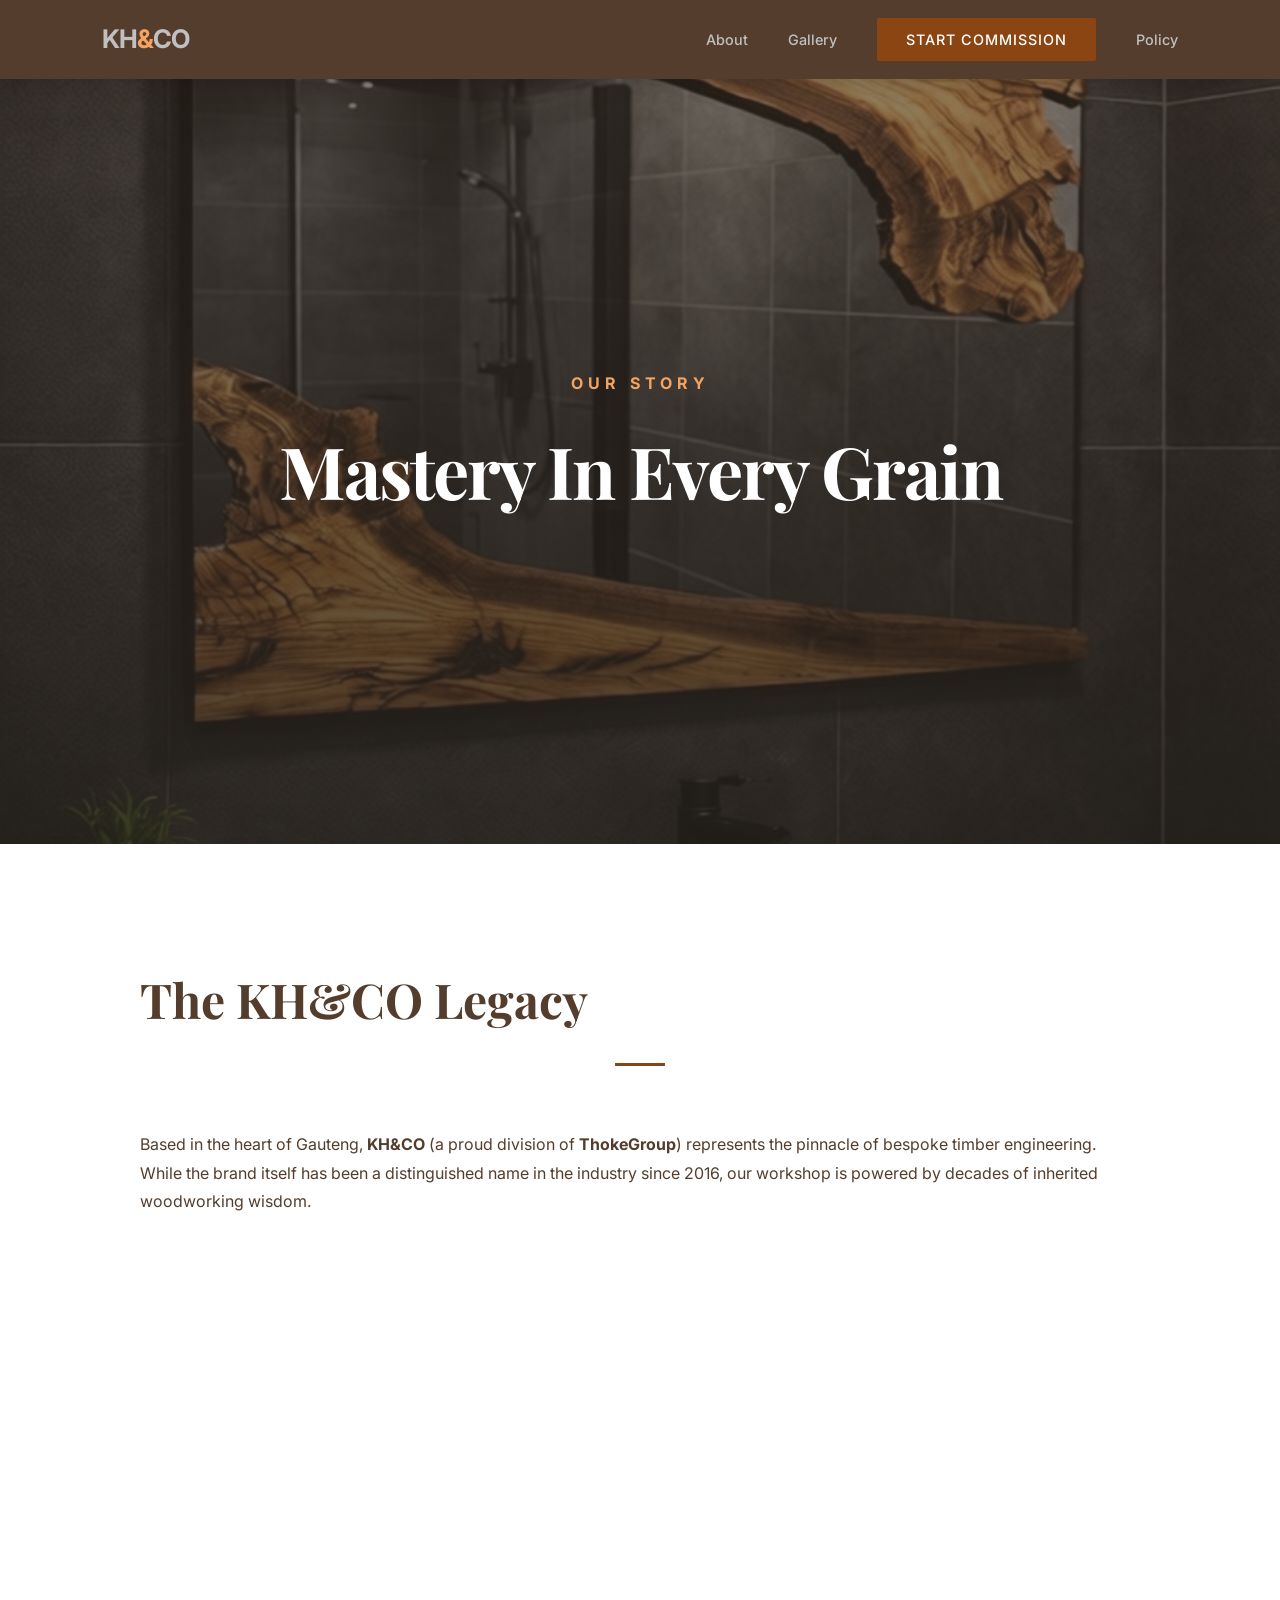
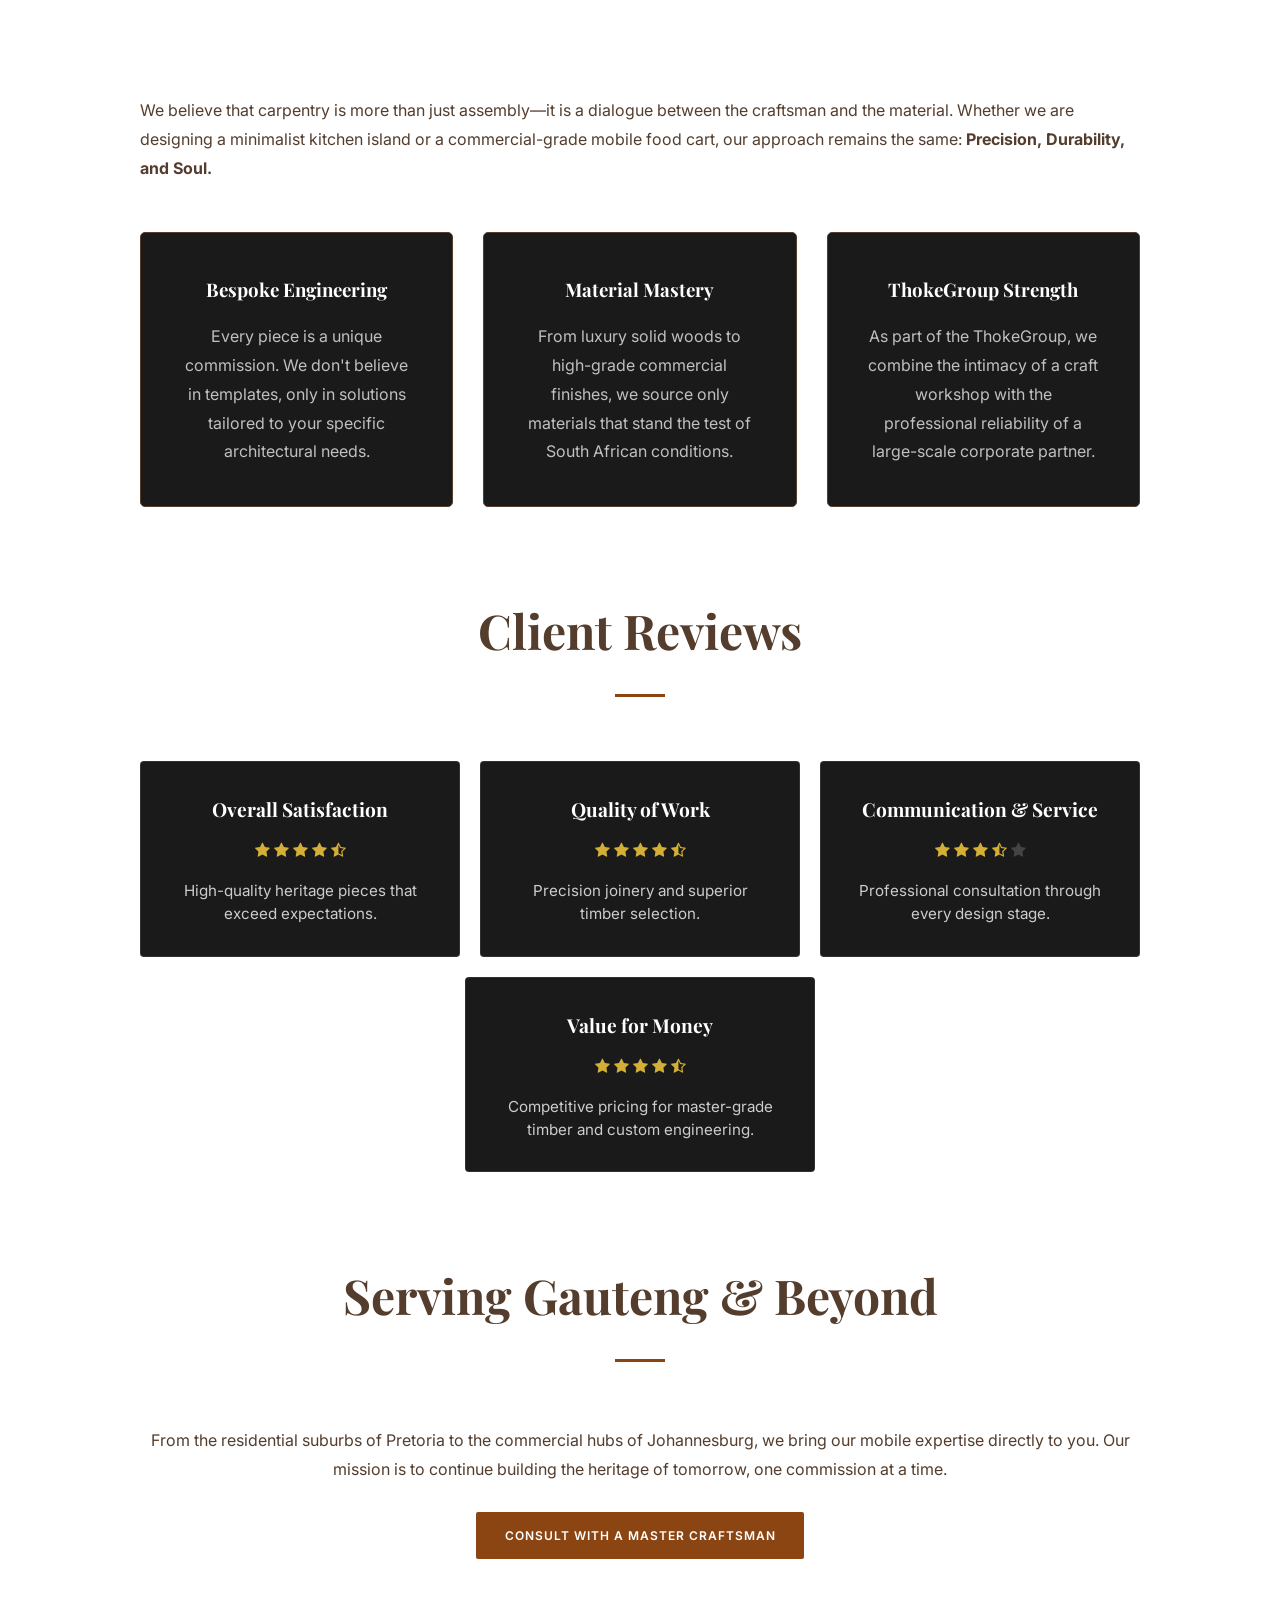
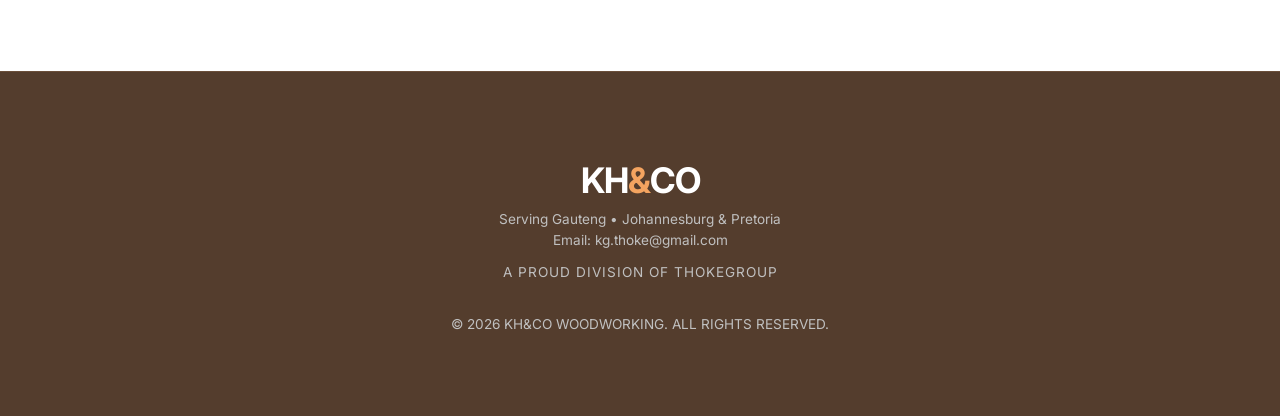
==== commit 1aee3bb1: "made thee about card match" ====
--- a/about.html
+++ b/about.html
@@ -30,17 +30,18 @@
         margin-top: 50px;
       }
       .value-card {
-        background: var(--light-oak);
+        background: #1a1a1a;
         padding: 40px;
         border: 1px solid var(--dark-wood);
         border-radius: 5px;
         text-align: center;
+        color: var(--silver);
       }
       .value-card h3 {
         font-family: "Playfair Display", serif;
         margin-bottom: 15px;
         color: var(
-          --dark-wood
+          --white
         ); /* Assuming a gold/accent color from your palette */
       }
       .heritage-image {
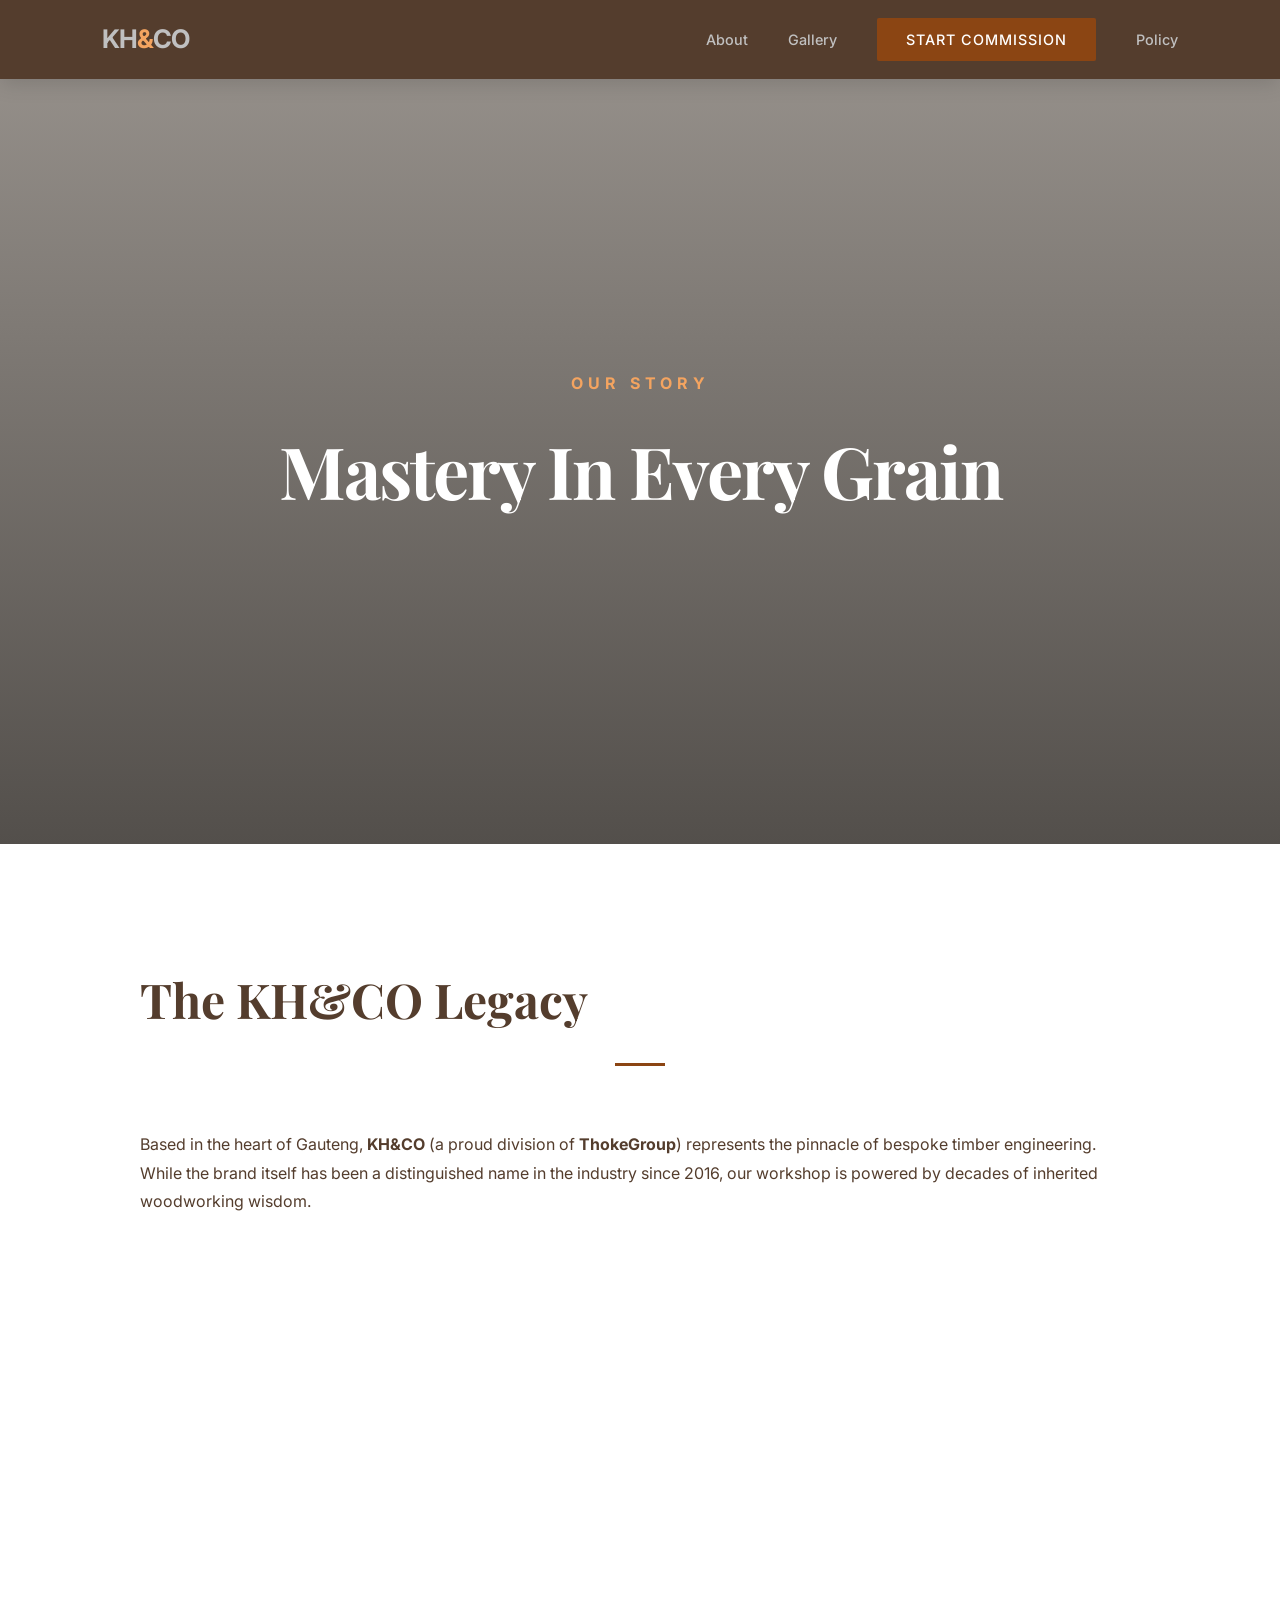
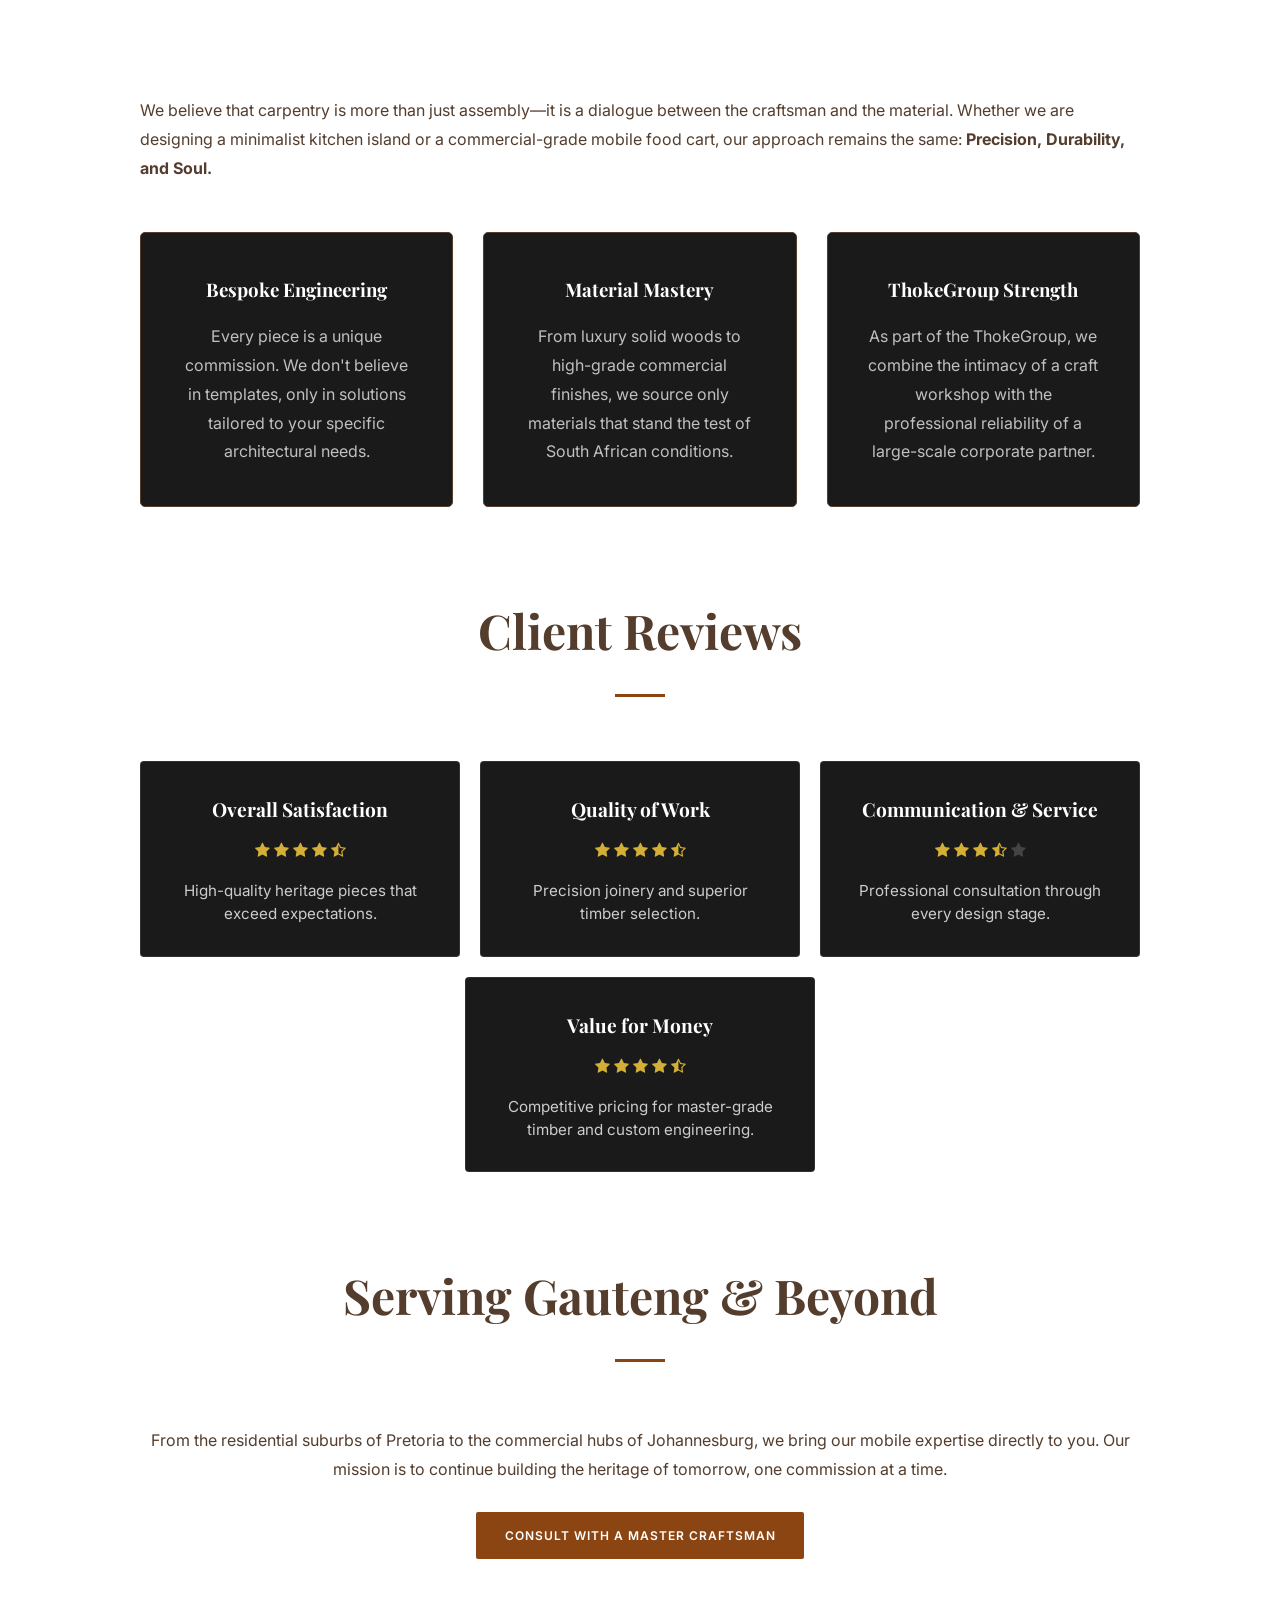
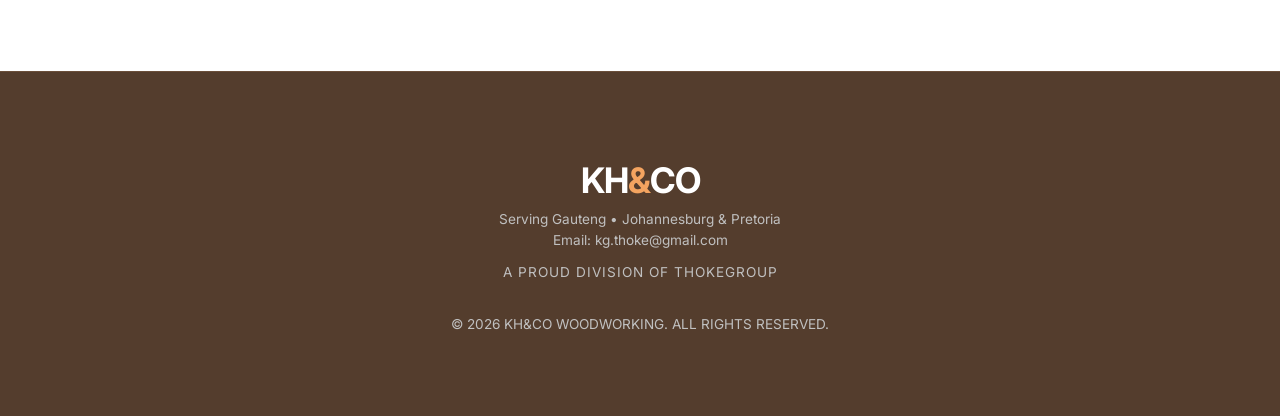
==== commit b35cbe0f: "hosted assets in CDN" ====
--- a/about.html
+++ b/about.html
@@ -47,7 +47,7 @@
       .heritage-image {
         width: 100%;
         height: 400px;
-        background: url("assets/ali-mkumbwa-PxlKOcj0a3Q-unsplash.jpg") no-repeat
+        background: url("https://res.cloudinary.com/db6wphzmr/image/upload/f_webp/q_auto:best/ali-mkumbwa-PxlKOcj0a3Q-unsplash_lmbljw") no-repeat
           center center;
         background-size: cover;
         margin: 40px 0;
@@ -72,7 +72,7 @@
     min-width: 280px;
     max-width: 350px;
     padding: 30px;
-    background: #1a1a1a; /* Matches your About page cards */
+    background: #1a1a1a;
     border: 1px solid rgba(255, 255, 255, 0.1);
     border-radius: 4px;
     transition: transform 0.3s ease;
--- a/style.css
+++ b/style.css
@@ -180,7 +180,7 @@
   text-align: center;
   background:
     linear-gradient(rgba(60, 50, 40, 0.55), rgba(40, 35, 30, 0.8)),
-    url("assets/ali-mkumbwa-PxlKOcj0a3Q-unsplash.jpg");
+    url("https://res.cloudinary.com/db6wphzmr/image/upload/f_webp/q_auto:best/ali-mkumbwa-PxlKOcj0a3Q-unsplash_lmbljw");
   background-size: cover;
   background-position: center;
   color: var(--white);
@@ -218,7 +218,7 @@
   text-align: center;
   background:
     linear-gradient(rgba(60, 50, 40, 0.55), rgba(40, 35, 30, 0.8)),
-    url("assets/WoodenMirror.jpeg");
+    url("https://res.cloudinary.com/db6wphzmr/image/upload/f_webp/q_auto:best/WoodenMirror_rgyt82");
   background-size: cover;
   background-position: center;
   color: var(--white);
@@ -235,7 +235,7 @@
   text-align: center;
   background:
     linear-gradient(rgba(60, 50, 40, 0.55), rgba(40, 35, 30, 0.8)),
-    url("assets/LightBulbWood.jpeg");
+    url("https://res.cloudinary.com/db6wphzmr/image/upload/f_webp/q_auto:best/LightBulbWood_pe0qox");
   background-size: cover;
   background-position: center;
   color: var(--white);
@@ -251,7 +251,7 @@
   text-align: center;
   background:
     linear-gradient(rgba(60, 50, 40, 0.55), rgba(40, 35, 30, 0.8)),
-    url("assets/WoodPanel.jpeg");
+    url("https://res.cloudinary.com/db6wphzmr/image/upload/f_webp/q_auto:best/WoodPanel_y47v8d");
   background-size: cover;
   background-position: center;
   color: var(--white);
@@ -268,7 +268,7 @@
   text-align: center;
   background:
     linear-gradient(rgba(60, 50, 40, 0.55), rgba(40, 35, 30, 0.8)),
-    url("assets/ali-mkumbwa-PxlKOcj0a3Q-unsplash.jpg");
+    url("https://res.cloudinary.com/db6wphzmr/image/upload/f_webp/q_auto:best/ali-mkumbwa-PxlKOcj0a3Q-unsplash_lmbljw");
   background-size: cover;
   background-position: center;
   color: var(--white);
@@ -378,7 +378,7 @@
   flex: 1;
   min-width: 320px;
   height: 550px;
-  background: url("assets/allan-lainez-2d0qB6Gz6ko-unsplash.jpg");
+  background: url("https://res.cloudinary.com/db6wphzmr/image/upload/f_webp/q_auto:best/allan-lainez-2d0qB6Gz6ko-unsplash_lk4mc0");
   background-size: cover;
   border: 1px solid var(--silver);
   box-shadow: 20px 20px 0px var(--deep-oak);
